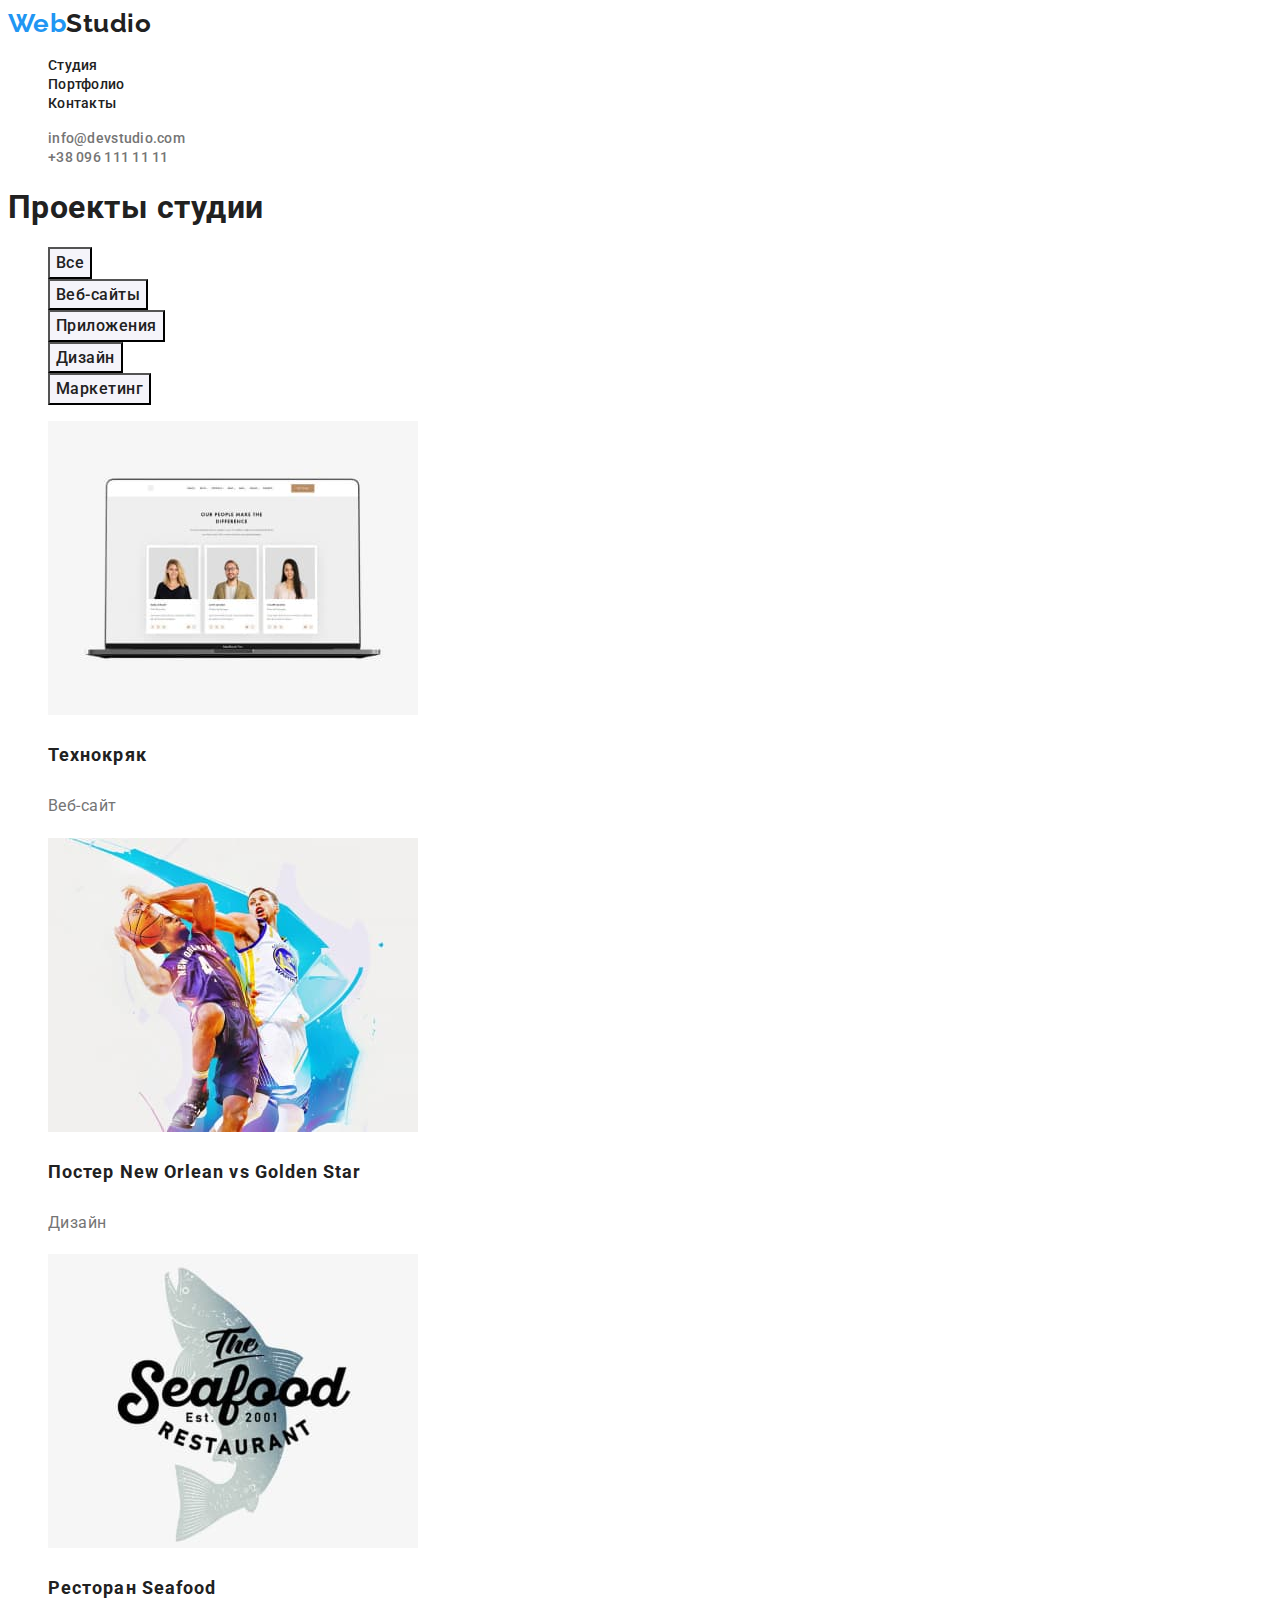
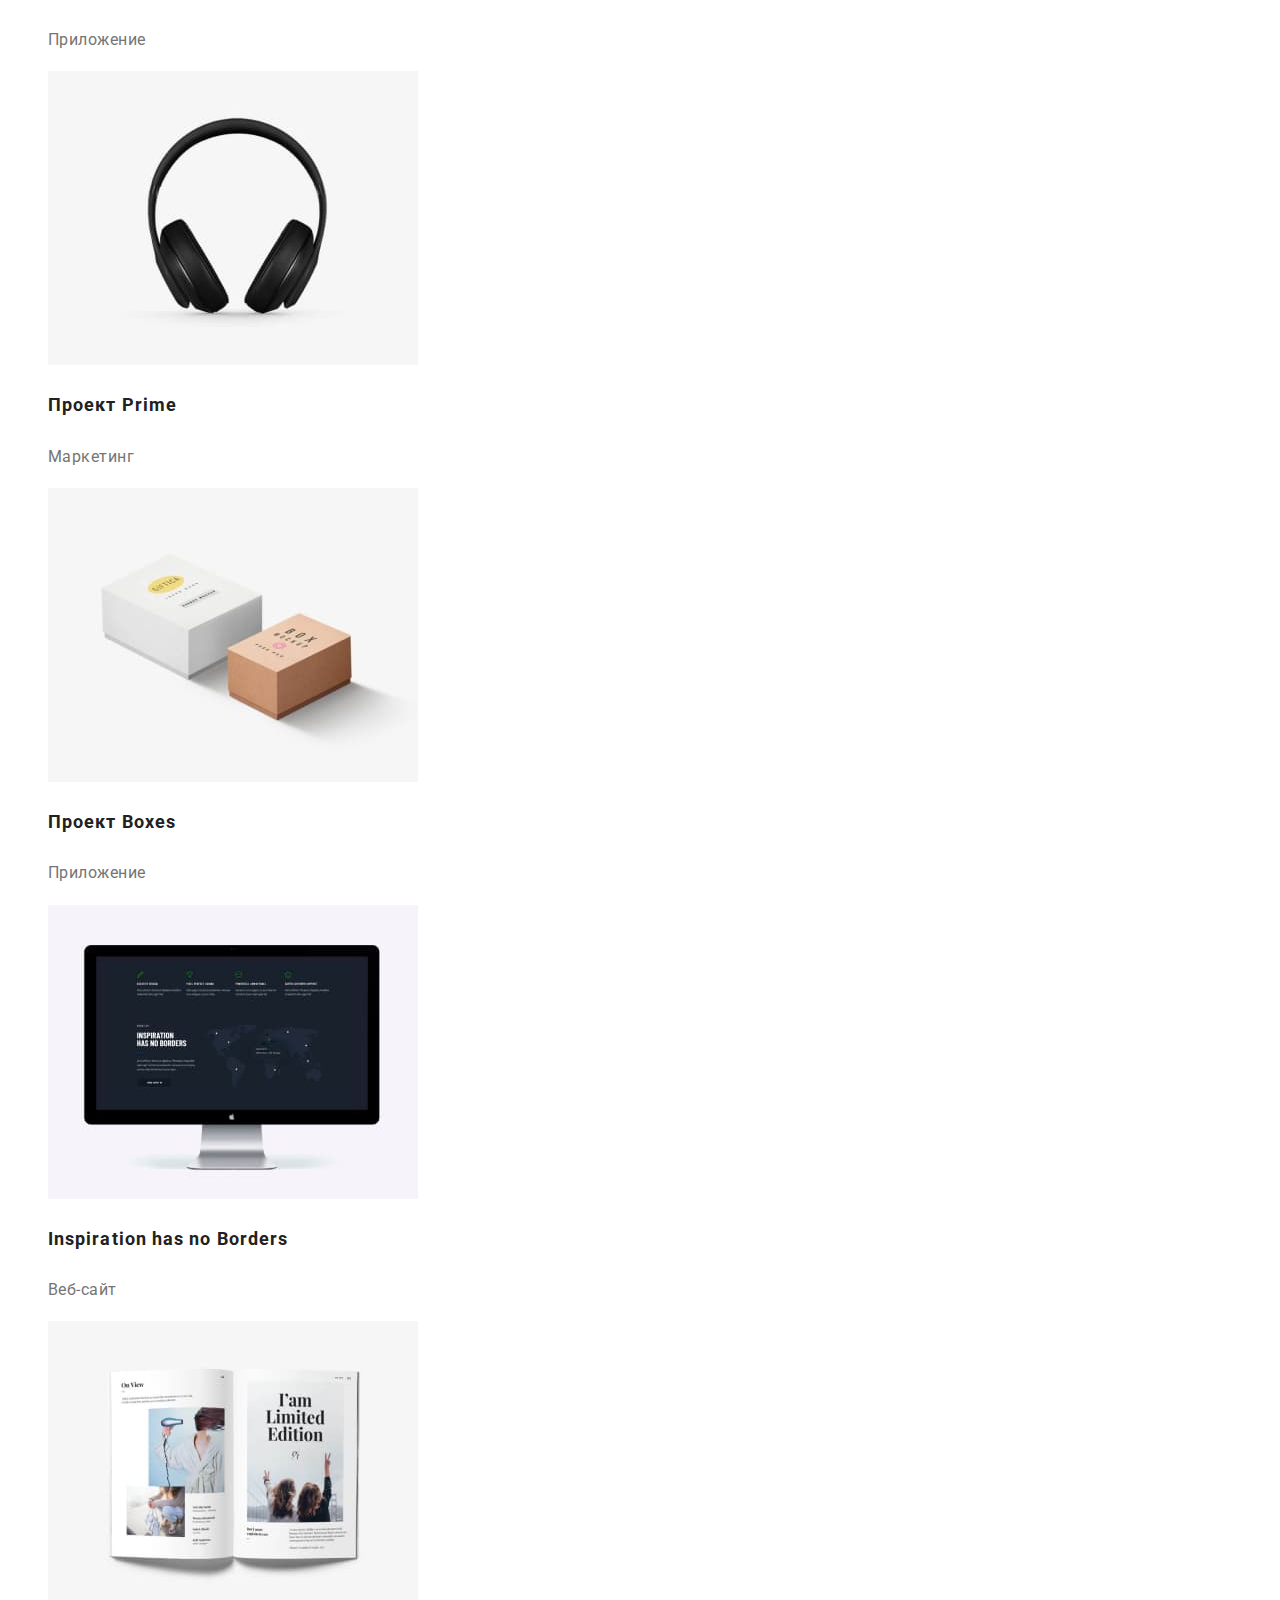
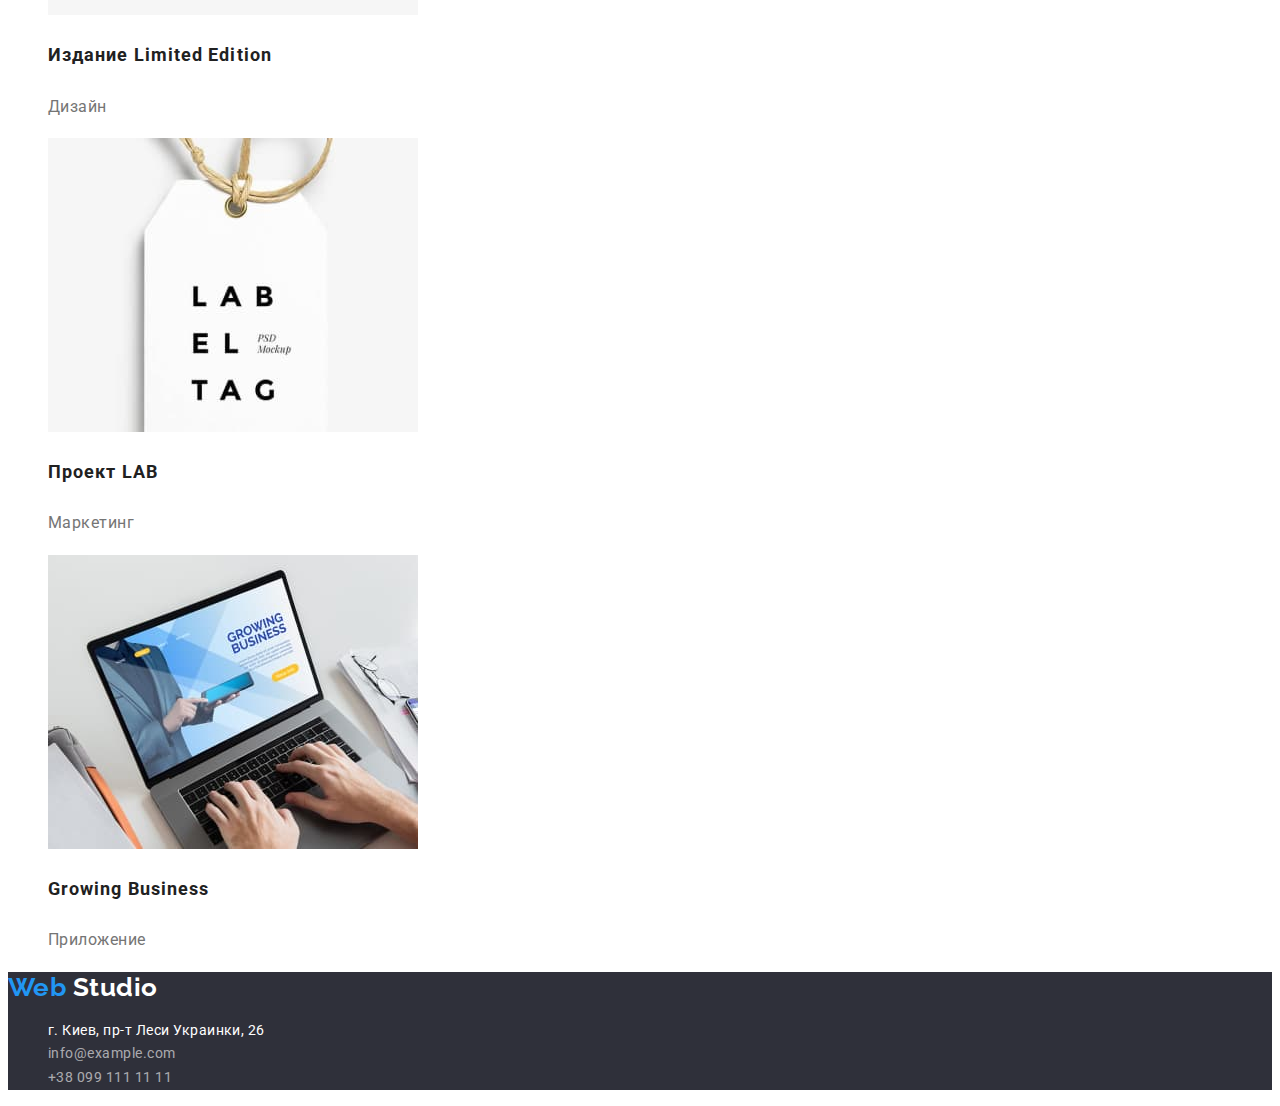
==== portfolio.html @ d4b14826 "Initial commit" ====
<!DOCTYPE html>
<html lang="ru">
  <head>
    <meta charset="UTF-8" />
    <meta http-equiv="X-UA-Compatible" content="IE=edge" />
    <meta name="viewport" content="width=device-width, initial-scale=1.0" />
    <title>Document</title>
    <link
      href="https://fonts.googleapis.com/css2?family=Raleway:wght@700&family=Roboto:wght@400;500;700;900&display=swap"
      rel="stylesheet"
    />
    <link rel="stylesheet" href="./css/styles.css" />
  </head>
  <body>
    <header>
      <nav>
        <a lang="en" href="./index.html" class="logo link"
          ><span class="web"> Web</span>Studio</a
        >
        <ul class="site-nav list">
          <li><a href="./index.html" class="site-nav-link link">Студия</a></li>
          <li>
            <a href="./portfolio.html" class="site-nav-link link">Портфолио</a>
          </li>
          <li><a href="" class="site-nav-link link">Контакты</a></li>
        </ul>
      </nav>
      <ul class="contact-nav list">
        <li>
          <a href="mailto:info@devstudio.com" class="contact-nav-link link"
            >info@devstudio.com</a
          >
        </li>
        <li>
          <a href="tel:+380961111111" class="contact-nav-link link"
            >+38 096 111 11 11</a
          >
        </li>
      </ul>
    </header>
    <main>
      <section class="portfolio">
        <h1 class="portfolio-title">Проекты студии</h1>
        <ul class="list">
          <li><button type="button" class="portfolio-button">Все</button></li>
          <li>
            <button type="button" class="portfolio-button">Веб-сайты</button>
          </li>
          <li>
            <button type="button" class="portfolio-button">Приложения</button>
          </li>
          <li>
            <button type="button" class="portfolio-button">Дизайн</button>
          </li>
          <li>
            <button type="button" class="portfolio-button">Маркетинг</button>
          </li>
        </ul>
        <ul class="portfolio-galery list">
          <li>
            <a class="link" href="">
              <img
                src="./images/project-technokriak.jpg"
                alt="Технокряк"
                width="370"
                class="portfollio-img"
              />
              <h2 class="portfolio-name">Технокряк</h2>
              <p class="portfolio-description text">Веб-сайт</p>
            </a>
          </li>
          <li>
            <a href="" class="link">
              <img
                src="./images/new-orlean-vs-golden-star.jpg"
                alt="Дизайн постера баскетнбольной игры"
                width="370"
                class="portfollio-img"
              />
              <h2 class="portfolio-name">Постер New Orlean vs Golden Star</h2>
              <p class="portfolio-description text">Дизайн</p></a
            >
          </li>
          <li>
            <a href="" class="link">
              <img
                src="./images/seafood-rest.jpg"
                alt="Лого ресторана морской еды"
                width="370"
                class="portfollio-img"
              />
              <h2 class="portfolio-name">Ресторан Seafood</h2>
              <p class="portfolio-description text">Приложение</p>
            </a>
          </li>
          <li>
            <a href="" class="link">
              <img
                src="./images/prime-project.jpg"
                alt="Проект Прайм"
                width="370"
                class="portfollio-img"
              />
              <h2 class="portfolio-name">Проект Prime</h2>
              <p class="portfolio-description text">Маркетинг</p>
            </a>
          </li>
          <li>
            <a href="" class="link">
              <img
                src="./images/boxes-project.jpg"
                alt="Проект коробки"
                width="370"
                class="portfollio-img"
              />
              <h2 class="portfolio-name">Проект Boxes</h2>
              <p class="portfolio-description text">Приложение</p>
            </a>
          </li>
          <li>
            <a href="" class="link">
              <img
                src="./images/inspiration-has-no-borders.jpg"
                alt="Монитор с вебсайтом компании"
                width="370"
                class="portfollio-img"
              />
              <h2 class="portfolio-name">Inspiration has no Borders</h2>
              <p class="portfolio-description text">Веб-сайт</p>
            </a>
          </li>
          <li>
            <a href="" class="link">
              <img
                src="./images/limited-edition.jpg"
                alt="Разворот журнала"
                width="370"
                class="portfollio-img"
              />
              <h2 class="portfolio-name">Издание Limited Edition</h2>
              <p class="portfolio-description text">Дизайн</p>
            </a>
          </li>
          <li>
            <a href="" class="link">
              <img
                src="./images/lab-project.jpg"
                alt="Ярлык с названием компании"
                width="370"
                class="portfollio-img"
              />
              <h2 class="portfolio-name">Проект LAB</h2>
              <p class="portfolio-description text">Маркетинг</p>
            </a>
          </li>
          <li>
            <a href="" class="link">
              <img
                src="./images/growing-business.jpg"
                alt="Руки на ноутбуке"
                width="370"
                class="portfollio-img"
              />
              <h2 class="portfolio-name">Growing Business</h2>
              <p class="portfolio-description text">Приложение</p>
            </a>
          </li>
        </ul>
      </section>
    </main>
    <footer class="footer">
      <a lang="en" href="./index.html" class="logo-footer link"
        ><span class="web-footer">Web</span>
        <span class="studio-footer">Studio</span>
      </a>
      <address>
        <ul class="nav-footer list">
          <li>
            <a href="" class="nav-footer-adress link"
              >г. Киев, пр-т Леси Украинки, 26</a
            >
          </li>
          <li>
            <a href="mailto:info@example.com" class="nav-footer-contact link"
              >info@example.com</a
            >
          </li>
          <li>
            <a href="tel:+380991111111" class="nav-footer-contact link"
              >+38 099 111 11 11</a
            >
          </li>
        </ul>
      </address>
    </footer>
  </body>
</html>
---- css/styles.css ----
:root {
    --primary-text-color: #212121;
    --secondary-text-color: #757575;
    --accent-color: #2196F3;
    --primary-background-color: #FFFFFF;
    --secondary-background-color: #F5F4FA;
    --footer-color: #2F303A;
}

/*скидываем точки возле списка*/
.list {
    list-style: none;
}

/*скидываем подчеркивания линков*/
.link {
    text-decoration: none;
}

/*текст тега р*/
.text {
    color: var(--secondary-text-color);
}

/*body */
body {
    background-color: var(--primary-background-color);
    color: var(--primary-text-color);
    font-family: 'Roboto', sans-serif;
    letter-spacing: 0.03em;
}

/*logo header*/
.logo {
    color: var(--primary-text-color);
    font-family: 'Raleway', sans-serif;
    font-weight: 700;
    font-size: 26px;
    line-height: 1.2;
}

.logo>.web {
    color: var(--accent-color);
}

/* список навигации header*/
.site-nav-link {
    color: var(--primary-text-color);
    font-weight: 500;
    font-size: 14px;
    line-height: 1.2;
    letter-spacing: 0.02em;
}

.site-nav-link:hover, :focus {
    color: var(--accent-color);

}

/* список контактов header*/
.contact-nav-link {
    color: var(--secondary-text-color);
    font-weight: 500;
    font-size: 14px;
    line-height: 1.2;
    letter-spacing: 0.02em;
}

.contact-nav-link:hover,
:focus {
    color: var(--accent-color);
}

/*первая секция hero*/
.hero-title {
    font-weight: 900;
    font-size: 44px;
    line-height: 1.4;
    text-align: center;
    letter-spacing: 0.06em;
    text-transform: uppercase;
}

/*main-button для index.html, portfolio-button для portfolio.html */
.main-button {
    background-color: var(--accent-color);
    color: var(--secondary-background-color);
    font-family: inherit;
    font-weight: 700;
    font-size: 16px;
    line-height: 1.9;
    display: flex;
    align-items: center;
    text-align: center;
    letter-spacing: 0.06em;
    cursor: pointer;
}
.portfolio-button{
    background-color: var(--secondary-background-color);
    color: var(--primary-text-color);
    font-family: inherit;
    font-weight: 500;
    font-size: 16px;
    line-height: 1.6;
    text-align: center;
    letter-spacing: 0.03em;
    cursor: pointer;
}

.portfolio-button:hover,
.portfolio-button:focus {
    background-color: var(--accent-color);
    color: var(--primary-background-color);
}

/*вторая секция advantage*/
.advantage-list-item {
    font-weight: 700;
    font-size: 14px;
    line-height: 1.2;
    text-transform: uppercase;
}

.advantage-list-text {
    font-size: 14px;
    line-height: 1.7;
}

/*третья секция responsibilities*/
.responsibilities-list {
    font-weight: 700;
    font-size: 36px;
    line-height: 1.2;
    text-align: center;
}

/*четвертая секция team*/
.team {
    background-color: var(--secondary-background-color);
}

.member-description {
    background-color: var(--primary-background-color);
}

.team-list {
    font-weight: 700;
    font-size: 36px;
    line-height: 1.2;
    text-align: center;
}

.team-member {
    font-weight: 500;
    font-size: 16px;
    line-height: 1.2;
    text-align: center;
}

.team-member-text {
    font-size: 16px;
    line-height: 1.2;
    text-align: center;
}

/*основная секция portfolio*/
.portfolio-name {
    font-weight: 700;
    font-size: 18px;
    line-height: 2.3;
    color: var(--primary-text-color);
    letter-spacing: 0.06em;
}

.portfolio-name:hover,
:focus {
    color: var(--accent-color);
}

.portfolio-description {
    font-size: 16px;
    line-height: 1.9;
}

.portfolio-description:hover,
:focus {
    color: var(--accent-color);
}

.portfolio-img:hover,
:focus {
    color: var(--accent-color);
}


/*footer*/
.footer {
    background-color: var(--footer-color);
}

.logo-footer {
    font-family: 'Raleway', sans-serif;
    font-weight: 700;
    font-size: 26px;
    line-height: 1.2;
}

.logo-footer>.web-footer {
    color: var(--accent-color);
}

.logo-footer>.studio-footer {
    color: var(--primary-background-color);
}

.nav-footer-adress {
    font-family: 'Roboto';
    font-style: normal;
    font-weight: 400;
    font-size: 14px;
    line-height: 1.7;
    color: var(--primary-background-color);
}

.nav-footer-adress:hover,
:focus {
    color: var(--accent-color);
}

.nav-footer-contact {
    font-family: 'Roboto';
    font-style: normal;
    font-weight: 400;
    font-size: 14px;
    line-height: 1.7;
    color: rgba(255, 255, 255, 0.6);
}

.nav-footer-contact:hover,
:focus {
    color: var(--accent-color);
}
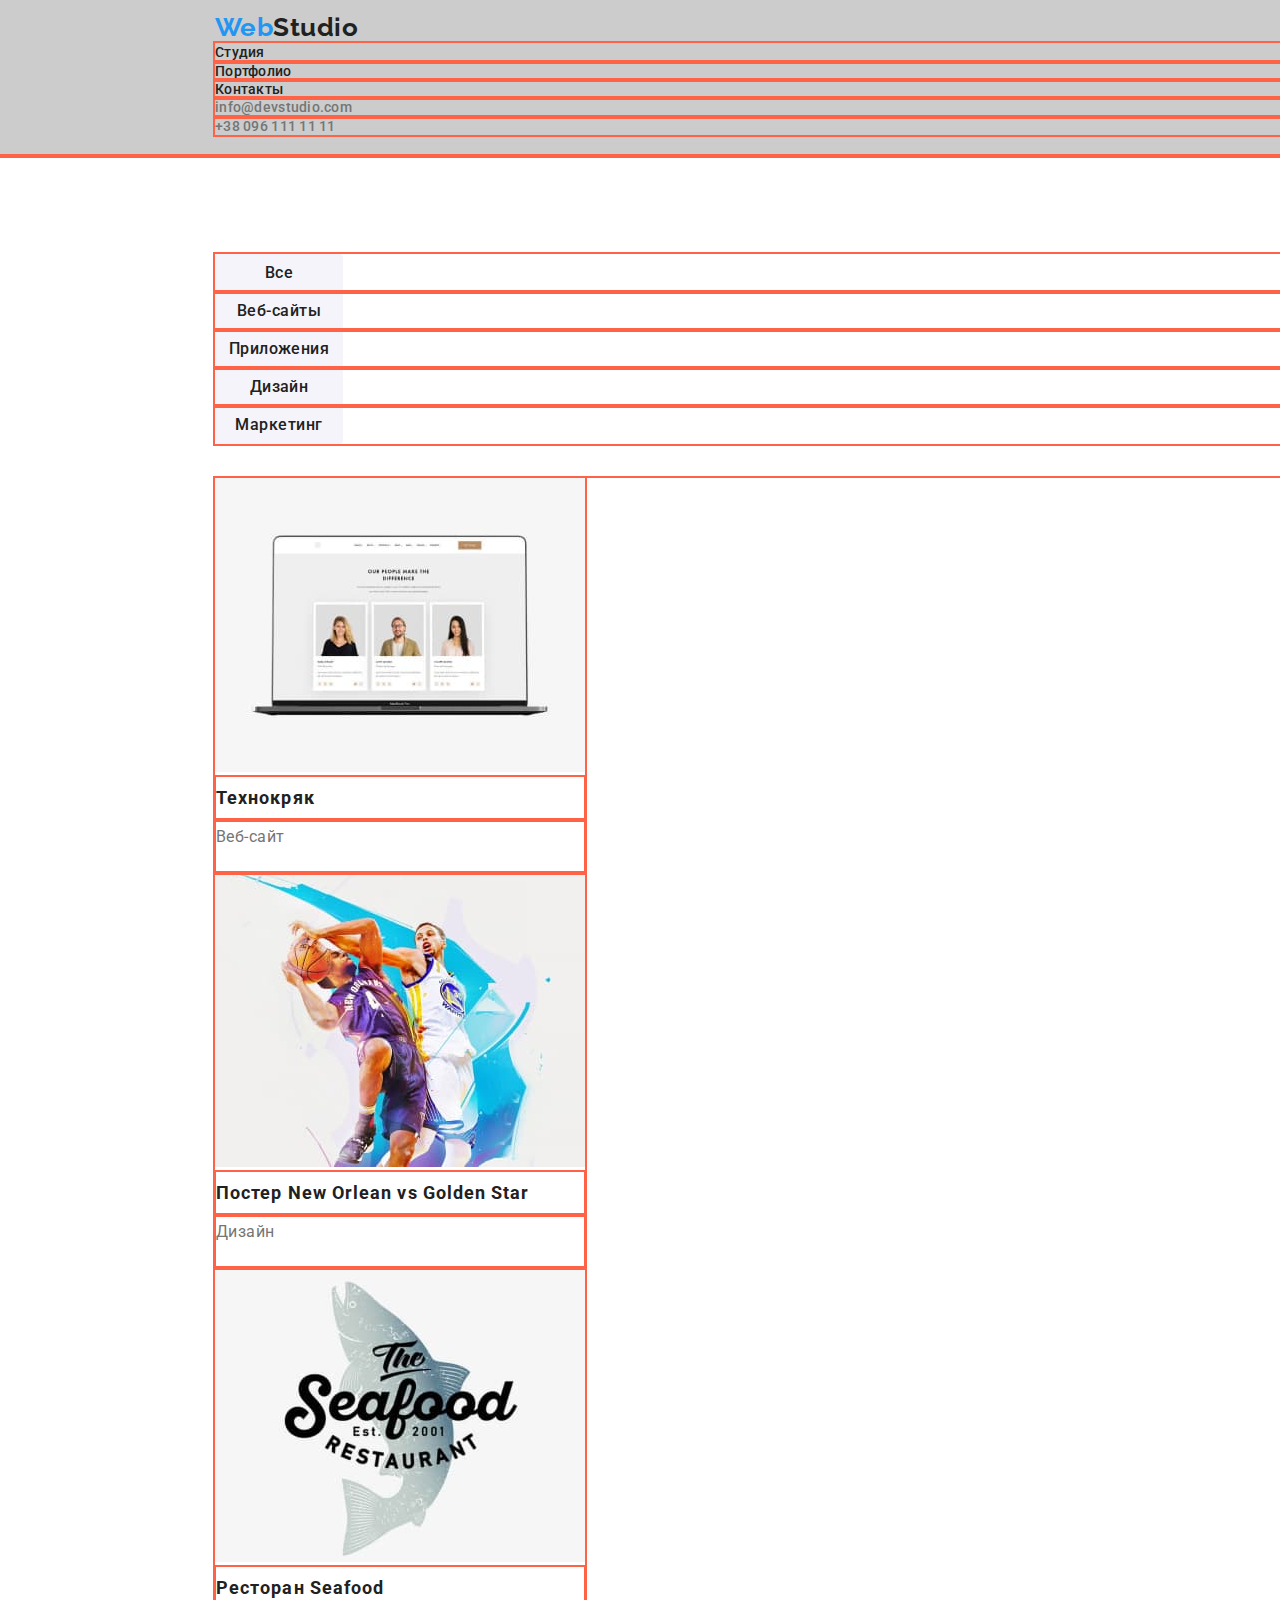
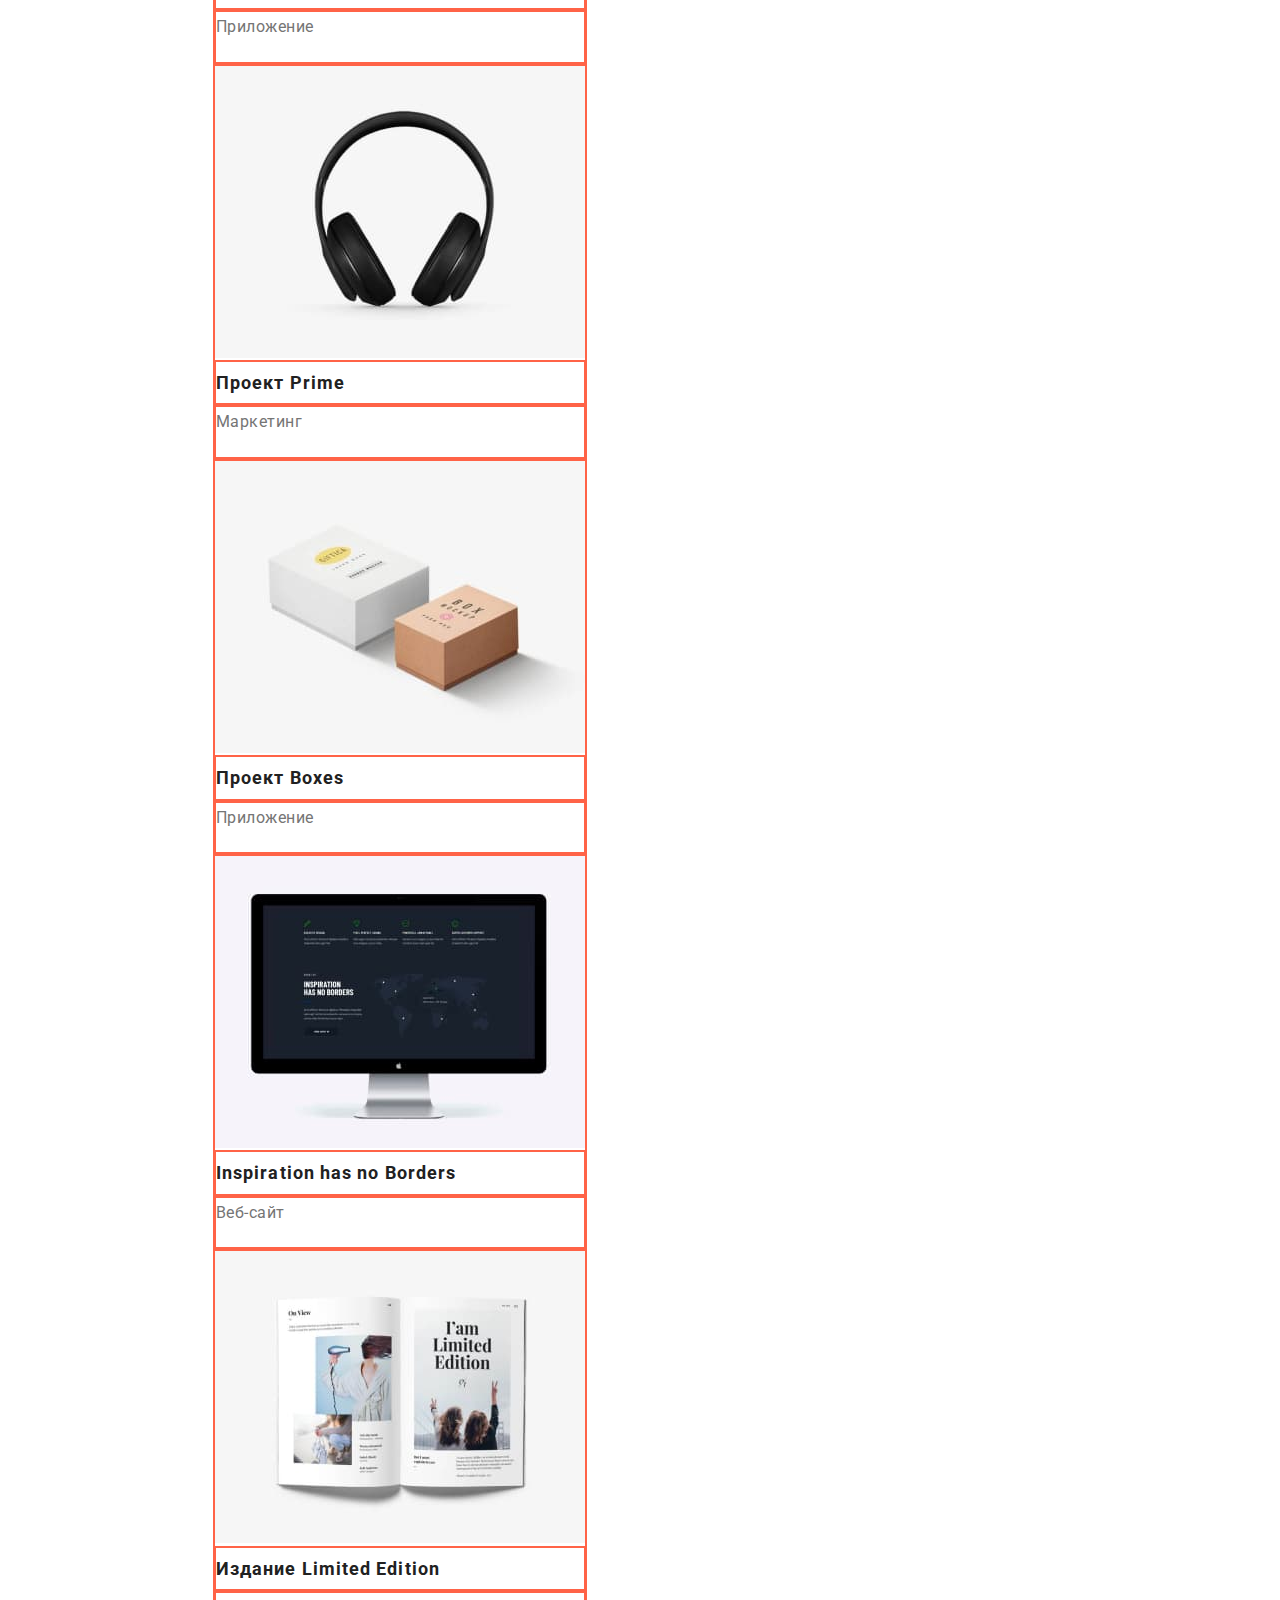
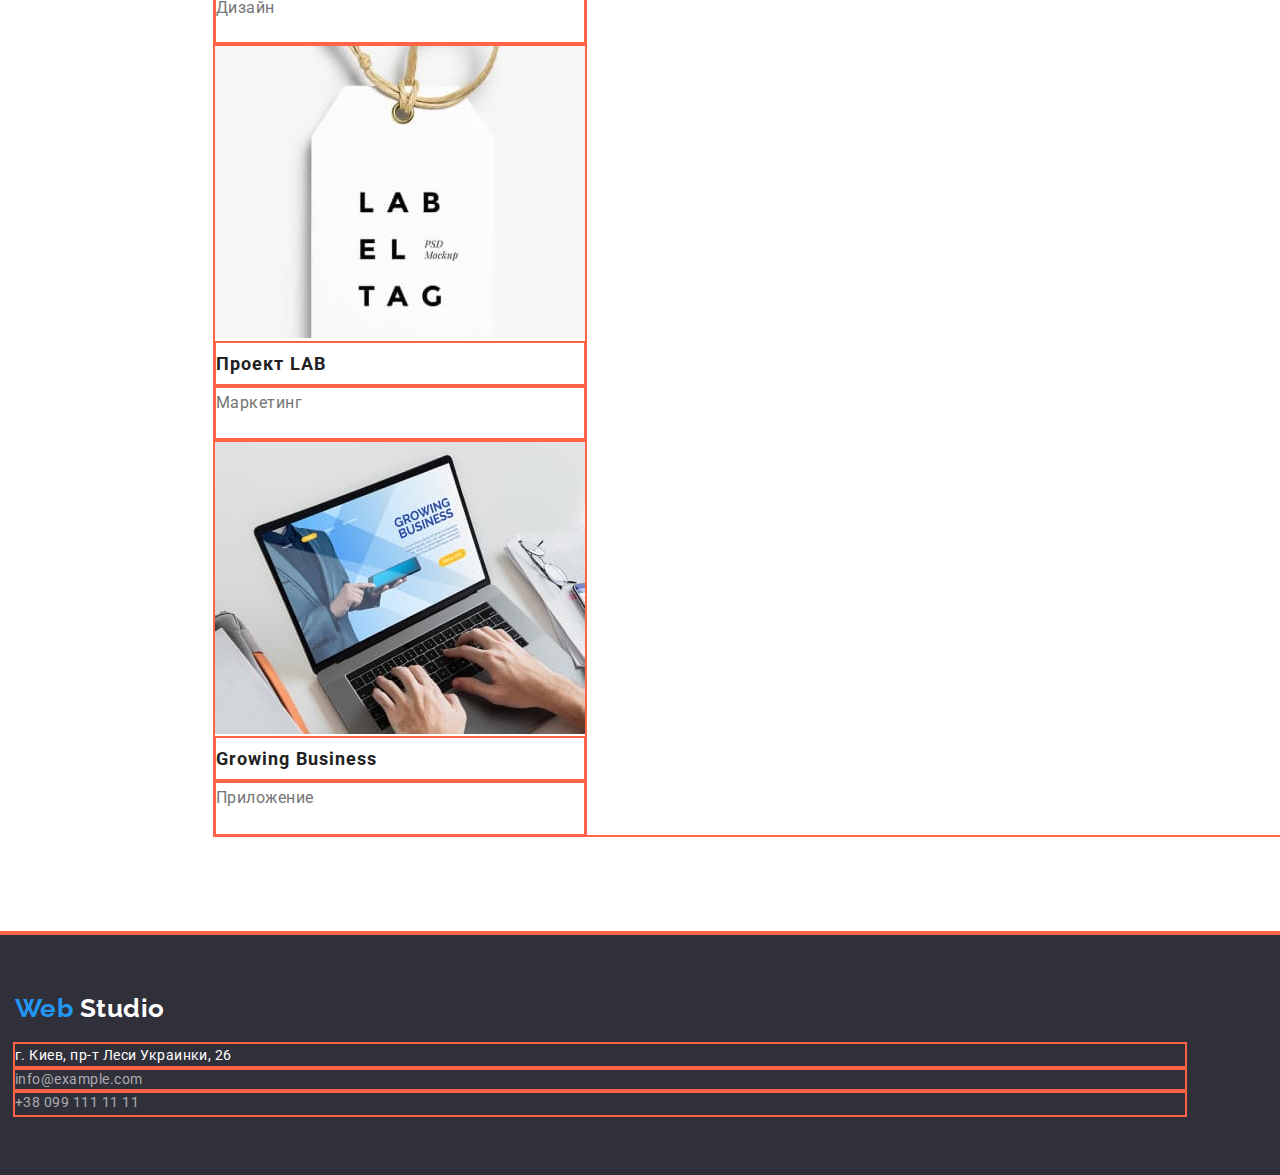
==== commit e1320e52: "hw3 without flex" ====
--- a/portfolio.html
+++ b/portfolio.html
@@ -9,189 +9,226 @@
       href="https://fonts.googleapis.com/css2?family=Raleway:wght@700&family=Roboto:wght@400;500;700;900&display=swap"
       rel="stylesheet"
     />
+    <link
+      rel="stylesheet"
+      href="https://cdnjs.cloudflare.com/ajax/libs/modern-normalize/1.1.0/modern-normalize.min.css"
+    />
     <link rel="stylesheet" href="./css/styles.css" />
   </head>
   <body>
-    <header>
-      <nav>
-        <a lang="en" href="./index.html" class="logo link"
-          ><span class="web"> Web</span>Studio</a
-        >
-        <ul class="site-nav list">
-          <li><a href="./index.html" class="site-nav-link link">Студия</a></li>
+    <header class="page-header">
+      <div class="container">
+        <nav>
+          <a lang="en" href="./index.html" class="logo link"
+            ><span class="web"> Web</span>Studio</a
+          >
+          <ul class="site-nav list">
+            <li>
+              <a href="./index.html" class="site-nav-link link">Студия</a>
+            </li>
+            <li>
+              <a href="./portfolio.html" class="site-nav-link link"
+                >Портфолио</a
+              >
+            </li>
+            <li><a href="" class="site-nav-link link">Контакты</a></li>
+          </ul>
+        </nav>
+        <ul class="contact-nav list">
           <li>
-            <a href="./portfolio.html" class="site-nav-link link">Портфолио</a>
+            <a href="mailto:info@devstudio.com" class="contact-nav-link link"
+              >info@devstudio.com</a
+            >
           </li>
-          <li><a href="" class="site-nav-link link">Контакты</a></li>
+          <li>
+            <a href="tel:+380961111111" class="contact-nav-link link"
+              >+38 096 111 11 11</a
+            >
+          </li>
         </ul>
-      </nav>
-      <ul class="contact-nav list">
-        <li>
-          <a href="mailto:info@devstudio.com" class="contact-nav-link link"
-            >info@devstudio.com</a
-          >
-        </li>
-        <li>
-          <a href="tel:+380961111111" class="contact-nav-link link"
-            >+38 096 111 11 11</a
-          >
-        </li>
-      </ul>
+      </div>
     </header>
     <main>
       <section class="portfolio">
-        <h1 class="portfolio-title">Проекты студии</h1>
-        <ul class="list">
-          <li><button type="button" class="portfolio-button">Все</button></li>
-          <li>
-            <button type="button" class="portfolio-button">Веб-сайты</button>
-          </li>
-          <li>
-            <button type="button" class="portfolio-button">Приложения</button>
-          </li>
-          <li>
-            <button type="button" class="portfolio-button">Дизайн</button>
-          </li>
-          <li>
-            <button type="button" class="portfolio-button">Маркетинг</button>
-          </li>
-        </ul>
-        <ul class="portfolio-galery list">
-          <li>
-            <a class="link" href="">
-              <img
-                src="./images/project-technokriak.jpg"
-                alt="Технокряк"
-                width="370"
-                class="portfollio-img"
-              />
-              <h2 class="portfolio-name">Технокряк</h2>
-              <p class="portfolio-description text">Веб-сайт</p>
-            </a>
-          </li>
-          <li>
-            <a href="" class="link">
-              <img
-                src="./images/new-orlean-vs-golden-star.jpg"
-                alt="Дизайн постера баскетнбольной игры"
-                width="370"
-                class="portfollio-img"
-              />
-              <h2 class="portfolio-name">Постер New Orlean vs Golden Star</h2>
-              <p class="portfolio-description text">Дизайн</p></a
-            >
-          </li>
-          <li>
-            <a href="" class="link">
-              <img
-                src="./images/seafood-rest.jpg"
-                alt="Лого ресторана морской еды"
-                width="370"
-                class="portfollio-img"
-              />
-              <h2 class="portfolio-name">Ресторан Seafood</h2>
-              <p class="portfolio-description text">Приложение</p>
-            </a>
-          </li>
-          <li>
-            <a href="" class="link">
-              <img
-                src="./images/prime-project.jpg"
-                alt="Проект Прайм"
-                width="370"
-                class="portfollio-img"
-              />
-              <h2 class="portfolio-name">Проект Prime</h2>
-              <p class="portfolio-description text">Маркетинг</p>
-            </a>
-          </li>
-          <li>
-            <a href="" class="link">
-              <img
-                src="./images/boxes-project.jpg"
-                alt="Проект коробки"
-                width="370"
-                class="portfollio-img"
-              />
-              <h2 class="portfolio-name">Проект Boxes</h2>
-              <p class="portfolio-description text">Приложение</p>
-            </a>
-          </li>
-          <li>
-            <a href="" class="link">
-              <img
-                src="./images/inspiration-has-no-borders.jpg"
-                alt="Монитор с вебсайтом компании"
-                width="370"
-                class="portfollio-img"
-              />
-              <h2 class="portfolio-name">Inspiration has no Borders</h2>
-              <p class="portfolio-description text">Веб-сайт</p>
-            </a>
-          </li>
-          <li>
-            <a href="" class="link">
-              <img
-                src="./images/limited-edition.jpg"
-                alt="Разворот журнала"
-                width="370"
-                class="portfollio-img"
-              />
-              <h2 class="portfolio-name">Издание Limited Edition</h2>
-              <p class="portfolio-description text">Дизайн</p>
-            </a>
-          </li>
-          <li>
-            <a href="" class="link">
-              <img
-                src="./images/lab-project.jpg"
-                alt="Ярлык с названием компании"
-                width="370"
-                class="portfollio-img"
-              />
-              <h2 class="portfolio-name">Проект LAB</h2>
-              <p class="portfolio-description text">Маркетинг</p>
-            </a>
-          </li>
-          <li>
-            <a href="" class="link">
-              <img
-                src="./images/growing-business.jpg"
-                alt="Руки на ноутбуке"
-                width="370"
-                class="portfollio-img"
-              />
-              <h2 class="portfolio-name">Growing Business</h2>
-              <p class="portfolio-description text">Приложение</p>
-            </a>
-          </li>
-        </ul>
+        <div class="container">
+          <h1 class="portfolio-title">Проекты студии</h1>
+          <ul class="button-list list">
+            <li class="button-item">
+              <button type="button" class="portfolio-button">Все</button>
+            </li>
+            <li>
+              <button type="button" class="portfolio-button">Веб-сайты</button>
+            </li>
+            <li class="button-item">
+              <button type="button" class="portfolio-button">Приложения</button>
+            </li>
+            <li class="button-item">
+              <button type="button" class="portfolio-button">Дизайн</button>
+            </li>
+            <li class="button-item">
+              <button type="button" class="portfolio-button">Маркетинг</button>
+            </li>
+          </ul>
+
+          <ul class="portfolio-galery list">
+            <li class="portfolio-item">
+              <a class="link" href="">
+                <img
+                  src="./images/project-technokriak.jpg"
+                  alt="Технокряк"
+                  width="370"
+                  class="portfollio-img"
+                />
+                <div class="item-description">
+                  <h2 class="portfolio-name">Технокряк</h2>
+                  <p class="portfolio-description text">Веб-сайт</p>
+                </div>
+              </a>
+            </li>
+            <li class="portfolio-item">
+              <a href="" class="link">
+                <img
+                  src="./images/new-orlean-vs-golden-star.jpg"
+                  alt="Дизайн постера баскетнбольной игры"
+                  width="370"
+                  class="portfollio-img"
+                />
+                <div class="item-description">
+                  <h2 class="portfolio-name">
+                    Постер New Orlean vs Golden Star
+                  </h2>
+                  <p class="portfolio-description text">Дизайн</p>
+                </div>
+              </a>
+            </li>
+            <li class="portfolio-item">
+              <a href="" class="link">
+                <img
+                  src="./images/seafood-rest.jpg"
+                  alt="Лого ресторана морской еды"
+                  width="370"
+                  class="portfollio-img"
+                />
+                <div class="item-description">
+                  <h2 class="portfolio-name">Ресторан Seafood</h2>
+                  <p class="portfolio-description text">Приложение</p>
+                </div>
+              </a>
+            </li>
+            <li class="portfolio-item">
+              <a href="" class="link">
+                <img
+                  src="./images/prime-project.jpg"
+                  alt="Проект Прайм"
+                  width="370"
+                  class="portfollio-img"
+                />
+                <div class="item-description">
+                  <h2 class="portfolio-name">Проект Prime</h2>
+                  <p class="portfolio-description text">Маркетинг</p>
+                </div>
+              </a>
+            </li>
+            <li class="portfolio-item">
+              <a href="" class="link">
+                <img
+                  src="./images/boxes-project.jpg"
+                  alt="Проект коробки"
+                  width="370"
+                  class="portfollio-img"
+                />
+                <div class="item-description">
+                  <h2 class="portfolio-name">Проект Boxes</h2>
+                  <p class="portfolio-description text">Приложение</p>
+                </div>
+              </a>
+            </li>
+            <li class="portfolio-item">
+              <a href="" class="link">
+                <img
+                  src="./images/inspiration-has-no-borders.jpg"
+                  alt="Монитор с вебсайтом компании"
+                  width="370"
+                  class="portfollio-img"
+                />
+                <div class="item-description">
+                  <h2 class="portfolio-name">Inspiration has no Borders</h2>
+                  <p class="portfolio-description text">Веб-сайт</p>
+                </div>
+              </a>
+            </li>
+            <li class="portfolio-item">
+              <a href="" class="link">
+                <img
+                  src="./images/limited-edition.jpg"
+                  alt="Разворот журнала"
+                  width="370"
+                  class="portfollio-img"
+                />
+                <div class="item-description">
+                  <h2 class="portfolio-name">Издание Limited Edition</h2>
+                  <p class="portfolio-description text">Дизайн</p>
+                </div>
+              </a>
+            </li>
+            <li class="portfolio-item">
+              <a href="" class="link">
+                <img
+                  src="./images/lab-project.jpg"
+                  alt="Ярлык с названием компании"
+                  width="370"
+                  class="portfollio-img"
+                />
+                <div class="item-description">
+                  <h2 class="portfolio-name">Проект LAB</h2>
+                  <p class="portfolio-description text">Маркетинг</p>
+                </div>
+              </a>
+            </li>
+            <li class="portfolio-item">
+              <a href="" class="link">
+                <img
+                  src="./images/growing-business.jpg"
+                  alt="Руки на ноутбуке"
+                  width="370"
+                  class="portfollio-img"
+                />
+                <div class="item-description">
+                  <h2 class="portfolio-name">Growing Business</h2>
+                  <p class="portfolio-description text">Приложение</p>
+                </div>
+              </a>
+            </li>
+          </ul>
+        </div>
       </section>
     </main>
     <footer class="footer">
-      <a lang="en" href="./index.html" class="logo-footer link"
-        ><span class="web-footer">Web</span>
-        <span class="studio-footer">Studio</span>
-      </a>
-      <address>
-        <ul class="nav-footer list">
-          <li>
-            <a href="" class="nav-footer-adress link"
-              >г. Киев, пр-т Леси Украинки, 26</a
-            >
-          </li>
-          <li>
-            <a href="mailto:info@example.com" class="nav-footer-contact link"
-              >info@example.com</a
-            >
-          </li>
-          <li>
-            <a href="tel:+380991111111" class="nav-footer-contact link"
-              >+38 099 111 11 11</a
-            >
-          </li>
-        </ul>
-      </address>
+      <div class="container">
+        <a lang="en" href="./index.html" class="logo-footer link"
+          ><span class="web-footer">Web</span>
+          <span class="studio-footer">Studio</span>
+        </a>
+        <address>
+          <ul class="nav-footer list">
+            <li>
+              <a href="" class="nav-footer-adress link"
+                >г. Киев, пр-т Леси Украинки, 26</a
+              >
+            </li>
+            <li>
+              <a href="mailto:info@example.com" class="nav-footer-contact link"
+                >info@example.com</a
+              >
+            </li>
+            <li>
+              <a href="tel:+380991111111" class="nav-footer-contact link"
+                >+38 099 111 11 11</a
+              >
+            </li>
+          </ul>
+        </address>
+      </div>
     </footer>
   </body>
 </html>
--- a/css/styles.css
+++ b/css/styles.css
@@ -7,9 +7,35 @@
     --footer-color: #2F303A;
 }
 
-/*скидываем точки возле списка*/
+/*для разметки*/
+header,
+footer,
+section,
+main,
+ul,
+li,
+h1,
+h2,
+h3,
+p {
+    outline: 2px solid tomato;
+}
+
+/*скидываем точки возле списка и марджины для ul*/
 .list {
     list-style: none;
+}
+
+/*«B1» глобальне скидання стилів <h1>...<h6>, <p>і <ul>.*/
+h1,
+h2,
+h3,
+p,
+ul,
+li {
+    margin-top: 0;
+    margin-bottom: 0;
+    padding: 0;
 }
 
 /*скидываем подчеркивания линков*/
@@ -22,13 +48,35 @@
     color: var(--secondary-text-color);
 }
 
+/*«B15» Для всіх .section padding верх низ 94 */
+.section {
+    padding-top: 94px;
+    padding-bottom: 94px;
+}
+
 /*body */
 body {
     background-color: var(--primary-background-color);
     color: var(--primary-text-color);
     font-family: 'Roboto', sans-serif;
     letter-spacing: 0.03em;
-}
+    margin: 0;
+    width: 1600px;
+    margin: 0 auto;
+}
+
+.container {
+    width: 1200px;
+    padding-left: 15px;
+    padding-right: 15px;
+}
+
+/*page-header*/
+.page-header {
+    background-color: #ccc;
+    padding: 12px 200px 21px 200px;
+}
+
 
 /*logo header*/
 .logo {
@@ -44,6 +92,7 @@
 }
 
 /* список навигации header*/
+
 .site-nav-link {
     color: var(--primary-text-color);
     font-weight: 500;
@@ -52,12 +101,14 @@
     letter-spacing: 0.02em;
 }
 
-.site-nav-link:hover, :focus {
+.site-nav-link:hover,
+:focus {
     color: var(--accent-color);
 
 }
 
 /* список контактов header*/
+
 .contact-nav-link {
     color: var(--secondary-text-color);
     font-weight: 500;
@@ -72,6 +123,11 @@
 }
 
 /*первая секция hero*/
+
+.hero {
+    padding: 200px;
+}
+
 .hero-title {
     font-weight: 900;
     font-size: 44px;
@@ -79,9 +135,10 @@
     text-align: center;
     letter-spacing: 0.06em;
     text-transform: uppercase;
-}
-
-/*main-button для index.html, portfolio-button для portfolio.html */
+    margin-bottom: 30px;
+}
+
+/*main-button для index.html */
 .main-button {
     background-color: var(--accent-color);
     color: var(--secondary-background-color);
@@ -94,8 +151,159 @@
     text-align: center;
     letter-spacing: 0.06em;
     cursor: pointer;
-}
-.portfolio-button{
+    margin-left: auto;
+    margin-right: auto;
+    min-width: 200px;
+    padding: 10px 32px;
+    box-shadow: 0px 4px 4px rgba(0, 0, 0, 0.15);
+    border-radius: 4px;
+    border: 1px solid transparent;
+
+}
+
+/*вторая секция advantage*/
+/* скрываем h2 .advantage-lis - как костыль, на след занятиях разберем*/
+.advantage-list {
+    display: none;
+}
+
+.advantage {
+    padding-left: 200px;
+    padding-right: 200px;
+}
+
+.advantage-item:not(:last-child) {
+    margin-right: 30px;
+}
+
+.advantage-list-item {
+    font-weight: 700;
+    font-size: 14px;
+    line-height: 1.2;
+    text-transform: uppercase;
+}
+
+.advantage-list-text {
+    font-size: 14px;
+    line-height: 1.7;
+}
+
+/*третья секция responsibilities*/
+.responsibilities {
+    padding-left: 200px;
+    padding-right: 200px;
+}
+
+.responsibilities-item:not(:last-child) {
+    margin-right: 30px;
+}
+
+.responsibilities-list {
+    font-weight: 700;
+    font-size: 36px;
+    line-height: 1.2;
+    text-align: center;
+    margin-bottom: 50px;
+}
+
+/*четвертая секция team*/
+.team {
+    background-color: var(--secondary-background-color);
+    padding-left: 200px;
+    padding-right: 200px;
+}
+
+.team-item:not(:last-child) {
+    margin-right: 30px;
+}
+
+.member-description {
+    background-color: var(--primary-background-color);
+}
+
+.team-list {
+    font-weight: 700;
+    font-size: 36px;
+    line-height: 1.2;
+    text-align: center;
+    margin-bottom: 50px;
+}
+
+.team-member {
+    font-weight: 500;
+    font-size: 16px;
+    line-height: 1.2;
+    text-align: center;
+    margin-top: 30px;
+    margin-bottom: 10px;
+    min-width: 270px;
+}
+
+.team-member-text {
+    font-size: 16px;
+    line-height: 1.2;
+    text-align: center;
+    margin-top: 10px;
+    margin-bottom: 30px;
+    min-width: 270px;
+}
+
+/*основная секция portfolio*/
+.portfolio {
+    padding: 98px 200px;
+}
+
+.portfolio-title {
+    display: none;
+}
+
+.portfolio-name {
+    font-weight: 700;
+    font-size: 18px;
+    line-height: 2.3;
+    color: var(--primary-text-color);
+    letter-spacing: 0.06em;
+    margin-bottom: 4px;
+}
+
+.portfolio-name:hover,
+:focus {
+    color: var(--accent-color);
+}
+
+.portfolio-description {
+    font-size: 16px;
+    line-height: 1.9;
+    padding-bottom: 20px;
+}
+
+.portfolio-description:hover,
+:focus {
+    color: var(--accent-color);
+}
+
+.portfolio-item {
+    width: 370px;
+}
+
+.portfolio-item:not(:last-child) {
+    margin-right: 30px;
+}
+
+.portfolio-img:hover,
+:focus {
+    color: var(--accent-color);
+    margin-bottom: 20px;
+}
+
+.item-description {
+    border: 1px solid #EEEEEE;
+    border-top: none;
+}
+
+/*portfolio-button для portfolio.html*/
+
+.portfolio-button {
     background-color: var(--secondary-background-color);
     color: var(--primary-text-color);
     font-family: inherit;
@@ -105,6 +313,12 @@
     text-align: center;
     letter-spacing: 0.03em;
     cursor: pointer;
+    width: 128px;
+    height: 38px;
+    top: 174px;
+    left: 576px;
+    border-radius: 4px;
+    border: 1px solid transparent;
 }
 
 .portfolio-button:hover,
@@ -113,96 +327,35 @@
     color: var(--primary-background-color);
 }
 
-/*вторая секция advantage*/
-.advantage-list-item {
-    font-weight: 700;
-    font-size: 14px;
-    line-height: 1.2;
-    text-transform: uppercase;
-}
-
-.advantage-list-text {
-    font-size: 14px;
-    line-height: 1.7;
-}
-
-/*третья секция responsibilities*/
-.responsibilities-list {
-    font-weight: 700;
-    font-size: 36px;
-    line-height: 1.2;
-    text-align: center;
-}
-
-/*четвертая секция team*/
-.team {
-    background-color: var(--secondary-background-color);
-}
-
-.member-description {
-    background-color: var(--primary-background-color);
-}
-
-.team-list {
-    font-weight: 700;
-    font-size: 36px;
-    line-height: 1.2;
-    text-align: center;
-}
-
-.team-member {
-    font-weight: 500;
-    font-size: 16px;
-    line-height: 1.2;
-    text-align: center;
-}
-
-.team-member-text {
-    font-size: 16px;
-    line-height: 1.2;
-    text-align: center;
-}
-
-/*основная секция portfolio*/
-.portfolio-name {
-    font-weight: 700;
-    font-size: 18px;
-    line-height: 2.3;
-    color: var(--primary-text-color);
-    letter-spacing: 0.06em;
-}
-
-.portfolio-name:hover,
-:focus {
-    color: var(--accent-color);
-}
-
-.portfolio-description {
-    font-size: 16px;
-    line-height: 1.9;
-}
-
-.portfolio-description:hover,
-:focus {
-    color: var(--accent-color);
-}
-
-.portfolio-img:hover,
-:focus {
-    color: var(--accent-color);
-}
-
+.button-item:not(:last-child) {
+    margin-right: 8px;
+    min-width: 73px;
+}
+
+.button-list {
+    min-width: 611px;
+    margin-bottom: 34px;
+}
 
 /*footer*/
 .footer {
     background-color: var(--footer-color);
+    padding-top: 60px;
+    padding-bottom: 60px;
+}
+
+.nav-footer {
+    min-width: 231px;
 }
 
 .logo-footer {
+    display: inline-block;
     font-family: 'Raleway', sans-serif;
     font-weight: 700;
     font-size: 26px;
     line-height: 1.2;
+    min-width: 145px;
+    margin-bottom: 20px;
 }
 
 .logo-footer>.web-footer {
@@ -239,4 +392,4 @@
 .nav-footer-contact:hover,
 :focus {
     color: var(--accent-color);
-}
+}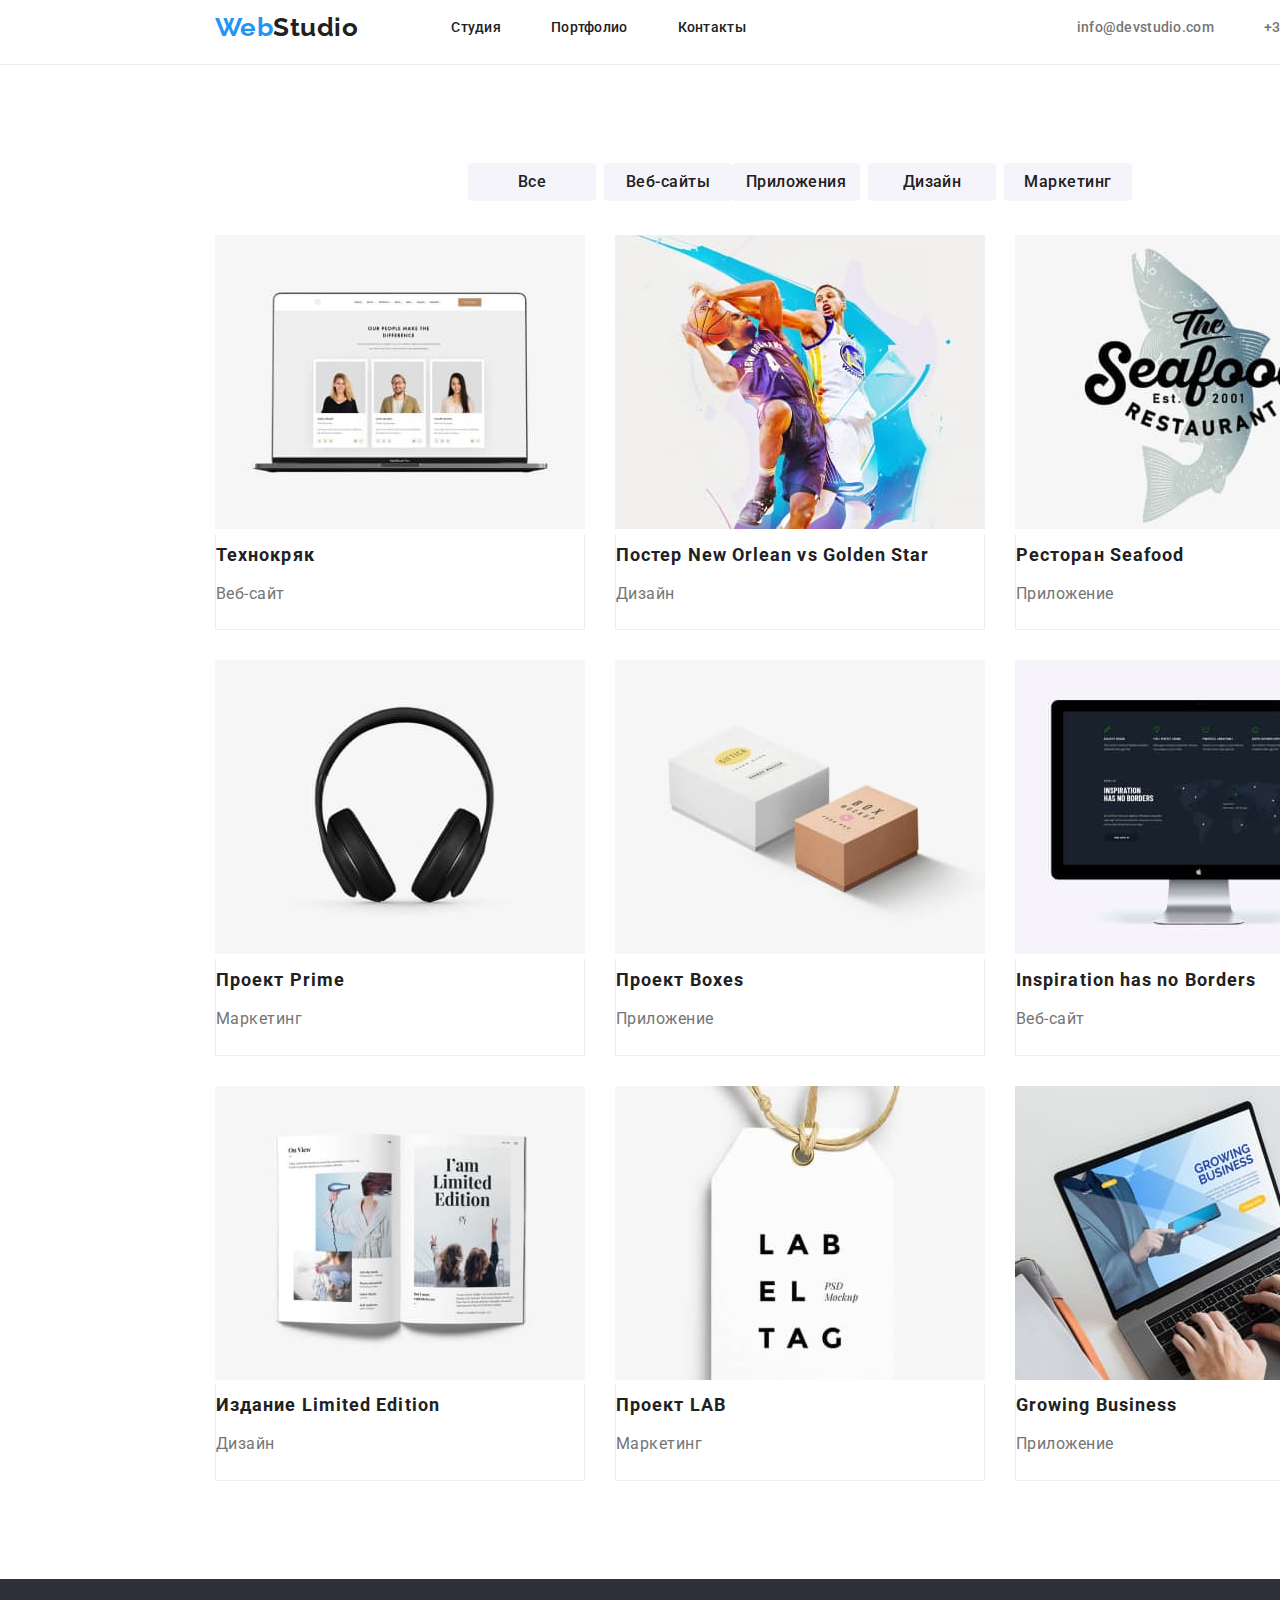
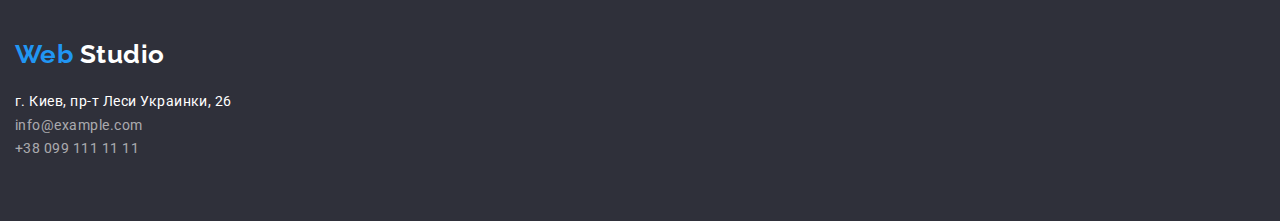
==== commit 899def2a: "hw3 with flex" ====
--- a/portfolio.html
+++ b/portfolio.html
@@ -16,31 +16,33 @@
     <link rel="stylesheet" href="./css/styles.css" />
   </head>
   <body>
-    <header class="page-header">
-      <div class="container">
-        <nav>
+    <header class="page-header-portfolio">
+      <div class="container main-nav">
+        <nav class="main-nav">
           <a lang="en" href="./index.html" class="logo link"
             ><span class="web"> Web</span>Studio</a
           >
           <ul class="site-nav list">
-            <li>
+            <li class="site-nav-item">
               <a href="./index.html" class="site-nav-link link">Студия</a>
             </li>
-            <li>
+            <li class="site-nav-item">
               <a href="./portfolio.html" class="site-nav-link link"
                 >Портфолио</a
               >
             </li>
-            <li><a href="" class="site-nav-link link">Контакты</a></li>
+            <li class="site-nav-item">
+              <a href="" class="site-nav-link link">Контакты</a>
+            </li>
           </ul>
         </nav>
         <ul class="contact-nav list">
-          <li>
+          <li class="contact-nav-item">
             <a href="mailto:info@devstudio.com" class="contact-nav-link link"
               >info@devstudio.com</a
             >
           </li>
-          <li>
+          <li class="contact-nav-item">
             <a href="tel:+380961111111" class="contact-nav-link link"
               >+38 096 111 11 11</a
             >
@@ -50,7 +52,7 @@
     </header>
     <main>
       <section class="portfolio">
-        <div class="container">
+        <div class="container portfolio-content">
           <h1 class="portfolio-title">Проекты студии</h1>
           <ul class="button-list list">
             <li class="button-item">
--- a/css/styles.css
+++ b/css/styles.css
@@ -7,7 +7,7 @@
     --footer-color: #2F303A;
 }
 
-/*для разметки*/
+/*для разметки
 header,
 footer,
 section,
@@ -19,7 +19,7 @@
 h3,
 p {
     outline: 2px solid tomato;
-}
+}*/
 
 /*скидываем точки возле списка и марджины для ul*/
 .list {
@@ -71,11 +71,20 @@
     padding-right: 15px;
 }
 
+.main-nav {
+    display: flex;
+    align-items: center;
+}
+
 /*page-header*/
 .page-header {
-    background-color: #ccc;
     padding: 12px 200px 21px 200px;
-}
+    /*background-color: #ccc;*/
+}
+.page-header-portfolio{
+        padding: 12px 200px 21px 200px;
+        border-bottom: 1px solid #ECECEC;
+    }
 
 
 /*logo header*/
@@ -85,6 +94,8 @@
     font-weight: 700;
     font-size: 26px;
     line-height: 1.2;
+    margin-right: 93px;
+
 }
 
 .logo>.web {
@@ -92,6 +103,18 @@
 }
 
 /* список навигации header*/
+.site-nav {
+    display: flex;
+    margin-right: 331px;
+}
+
+.site-nav-item {
+    margin-right: 50px;
+}
+
+.site-nav-item:last-child {
+    margin-right: 0;
+}
 
 .site-nav-link {
     color: var(--primary-text-color);
@@ -108,6 +131,17 @@
 }
 
 /* список контактов header*/
+.contact-nav {
+    display: flex;
+}
+
+.contact-nav-item:last-child {
+    margin-right: 0;
+}
+
+.contact-nav-item {
+    margin-right: 50px;
+}
 
 .contact-nav-link {
     color: var(--secondary-text-color);
@@ -126,6 +160,7 @@
 
 .hero {
     padding: 200px;
+    background-color: var(--footer-color);
 }
 
 .hero-title {
@@ -136,6 +171,7 @@
     letter-spacing: 0.06em;
     text-transform: uppercase;
     margin-bottom: 30px;
+    color: var(--primary-background-color);
 }
 
 /*main-button для index.html */
@@ -166,12 +202,17 @@
 .advantage-list {
     display: none;
 }
+.advantage-content{
+    display: flex;
+}
 
 .advantage {
     padding-left: 200px;
     padding-right: 200px;
 }
-
+.advantage-item {
+    width: 270;
+}
 .advantage-item:not(:last-child) {
     margin-right: 30px;
 }
@@ -192,6 +233,9 @@
 .responsibilities {
     padding-left: 200px;
     padding-right: 200px;
+}
+.responsibilities-content{
+    display: flex;
 }
 
 .responsibilities-item:not(:last-child) {
@@ -212,6 +256,9 @@
     padding-left: 200px;
     padding-right: 200px;
 }
+.team-pics{
+    display: flex;
+}
 
 .team-item:not(:last-child) {
     margin-right: 30px;
@@ -284,21 +331,36 @@
 
 .portfolio-item {
     width: 370px;
-}
-
-.portfolio-item:not(:last-child) {
     margin-right: 30px;
+    margin-bottom: 30px;
+}
+
+
+.portfolio-item:nth-child(3n) {
+    margin-right: 0px;
+}
+.portfolio-item:nth-last-child(-n+3){
+    margin-bottom: 0;
 }
 
 .portfolio-img:hover,
 :focus {
     color: var(--accent-color);
     margin-bottom: 20px;
+}
+
+.portfolio-img {
+    display: block;
 }
 
 .item-description {
     border: 1px solid #EEEEEE;
     border-top: none;
+}
+
+.portfolio-galery{
+    display: flex;
+    flex-wrap: wrap;
 }
 
 /*portfolio-button для portfolio.html*/
@@ -335,7 +397,11 @@
 .button-list {
     min-width: 611px;
     margin-bottom: 34px;
-}
+    display: flex;
+    justify-content: center
+   }
+
+
 
 /*footer*/
 .footer {
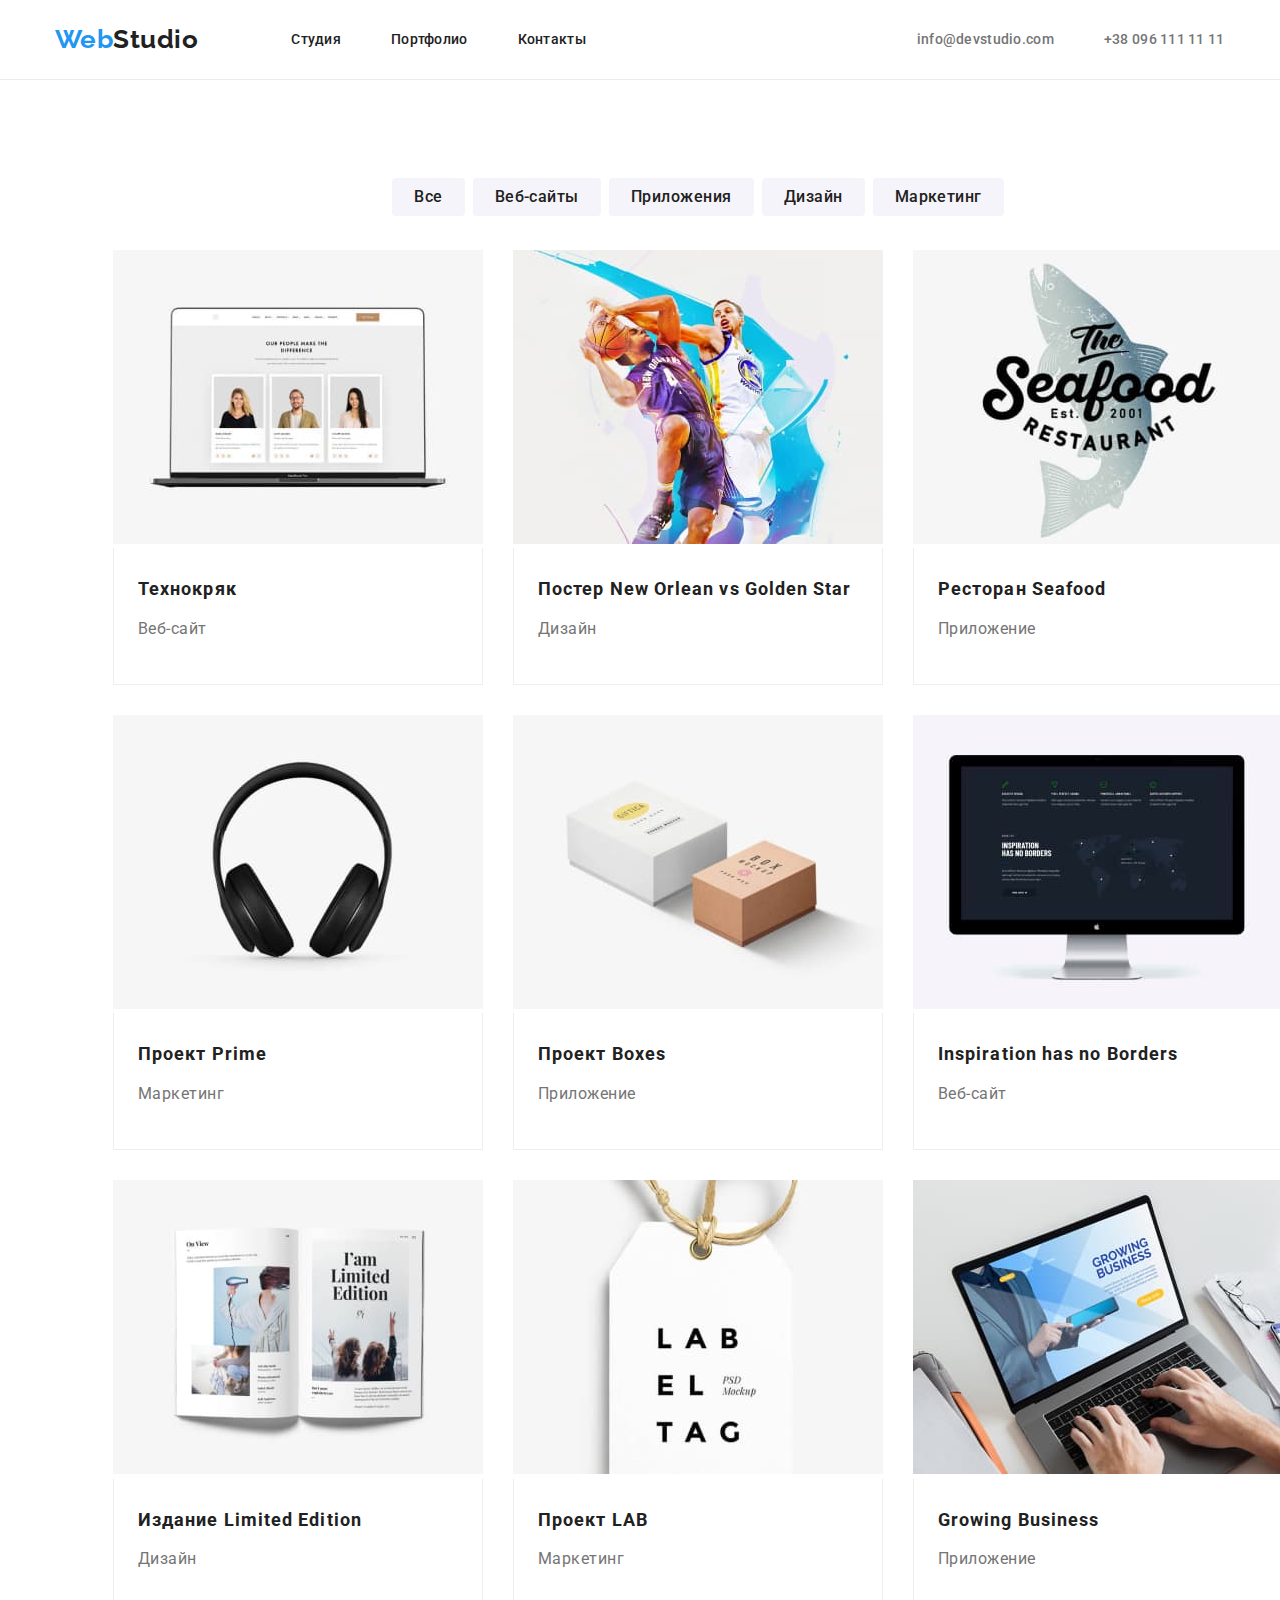
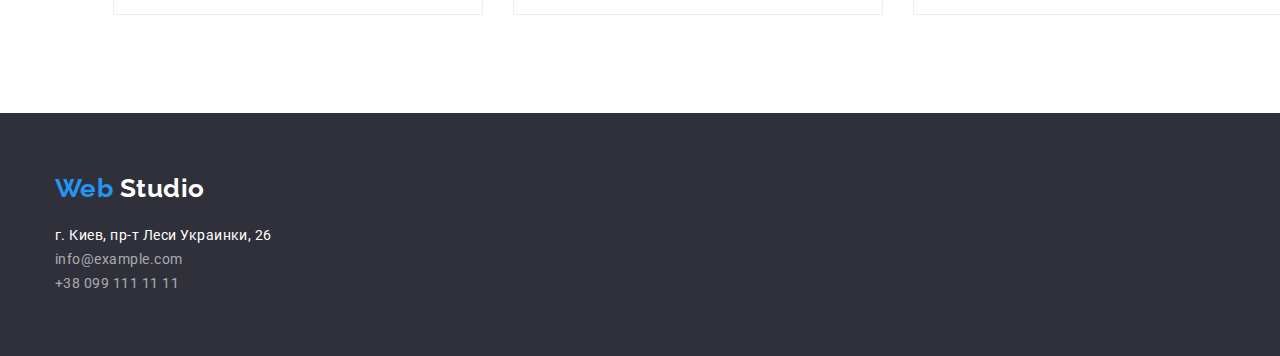
==== commit eb15b939: "hw3 updated after review" ====
--- a/portfolio.html
+++ b/portfolio.html
@@ -58,7 +58,7 @@
             <li class="button-item">
               <button type="button" class="portfolio-button">Все</button>
             </li>
-            <li>
+            <li class="button-item">
               <button type="button" class="portfolio-button">Веб-сайты</button>
             </li>
             <li class="button-item">
--- a/css/styles.css
+++ b/css/styles.css
@@ -9,6 +9,7 @@
 
 /*для разметки
 header,
+div,
 footer,
 section,
 main,
@@ -60,8 +61,6 @@
     color: var(--primary-text-color);
     font-family: 'Roboto', sans-serif;
     letter-spacing: 0.03em;
-    margin: 0;
-    width: 1600px;
     margin: 0 auto;
 }
 
@@ -69,6 +68,7 @@
     width: 1200px;
     padding-left: 15px;
     padding-right: 15px;
+    margin: 0 auto;
 }
 
 .main-nav {
@@ -78,12 +78,14 @@
 
 /*page-header*/
 .page-header {
-    padding: 12px 200px 21px 200px;
+    padding-top: 24px;
+    padding-bottom: 24px;
     /*background-color: #ccc;*/
 }
 .page-header-portfolio{
-        padding: 12px 200px 21px 200px;
-        border-bottom: 1px solid #ECECEC;
+    padding-top: 24px;
+    padding-bottom: 24px;
+    border-bottom: 1px solid #ECECEC;
     }
 
 
@@ -159,7 +161,8 @@
 /*первая секция hero*/
 
 .hero {
-    padding: 200px;
+    padding-bottom: 200px;
+    padding-top: 200px;
     background-color: var(--footer-color);
 }
 
@@ -194,8 +197,7 @@
     box-shadow: 0px 4px 4px rgba(0, 0, 0, 0.15);
     border-radius: 4px;
     border: 1px solid transparent;
-
-}
+    }
 
 /*вторая секция advantage*/
 /* скрываем h2 .advantage-lis - как костыль, на след занятиях разберем*/
@@ -206,10 +208,6 @@
     display: flex;
 }
 
-.advantage {
-    padding-left: 200px;
-    padding-right: 200px;
-}
 .advantage-item {
     width: 270;
 }
@@ -222,6 +220,7 @@
     font-size: 14px;
     line-height: 1.2;
     text-transform: uppercase;
+    margin-bottom: 10px;
 }
 
 .advantage-list-text {
@@ -230,10 +229,10 @@
 }
 
 /*третья секция responsibilities*/
-.responsibilities {
-    padding-left: 200px;
-    padding-right: 200px;
-}
+.responsibilities{
+    padding-top: 0;
+}
+
 .responsibilities-content{
     display: flex;
 }
@@ -253,8 +252,6 @@
 /*четвертая секция team*/
 .team {
     background-color: var(--secondary-background-color);
-    padding-left: 200px;
-    padding-right: 200px;
 }
 .team-pics{
     display: flex;
@@ -266,6 +263,8 @@
 
 .member-description {
     background-color: var(--primary-background-color);
+    padding-top: 10px;
+    padding-bottom: 10px;
 }
 
 .team-list {
@@ -281,23 +280,20 @@
     font-size: 16px;
     line-height: 1.2;
     text-align: center;
-    margin-top: 30px;
+    min-width: 270px;
     margin-bottom: 10px;
-    min-width: 270px;
 }
 
 .team-member-text {
     font-size: 16px;
     line-height: 1.2;
     text-align: center;
-    margin-top: 10px;
-    margin-bottom: 30px;
     min-width: 270px;
 }
 
 /*основная секция portfolio*/
 .portfolio {
-    padding: 98px 200px;
+    padding: 98px;
 }
 
 .portfolio-title {
@@ -335,7 +331,6 @@
     margin-bottom: 30px;
 }
 
-
 .portfolio-item:nth-child(3n) {
     margin-right: 0px;
 }
@@ -356,6 +351,7 @@
 .item-description {
     border: 1px solid #EEEEEE;
     border-top: none;
+    padding: 20px 24px;
 }
 
 .portfolio-galery{
@@ -375,12 +371,9 @@
     text-align: center;
     letter-spacing: 0.03em;
     cursor: pointer;
-    width: 128px;
-    height: 38px;
-    top: 174px;
-    left: 576px;
     border-radius: 4px;
-    border: 1px solid transparent;
+    border: none;
+    padding: 6px 22px;   
 }
 
 .portfolio-button:hover,
@@ -391,17 +384,13 @@
 
 .button-item:not(:last-child) {
     margin-right: 8px;
-    min-width: 73px;
 }
 
 .button-list {
-    min-width: 611px;
     margin-bottom: 34px;
     display: flex;
     justify-content: center
-   }
-
-
+     }
 
 /*footer*/
 .footer {
@@ -414,6 +403,10 @@
     min-width: 231px;
 }
 
+.footer-address{
+margin-bottom: 9px;
+}
+
 .logo-footer {
     display: inline-block;
     font-family: 'Raleway', sans-serif;
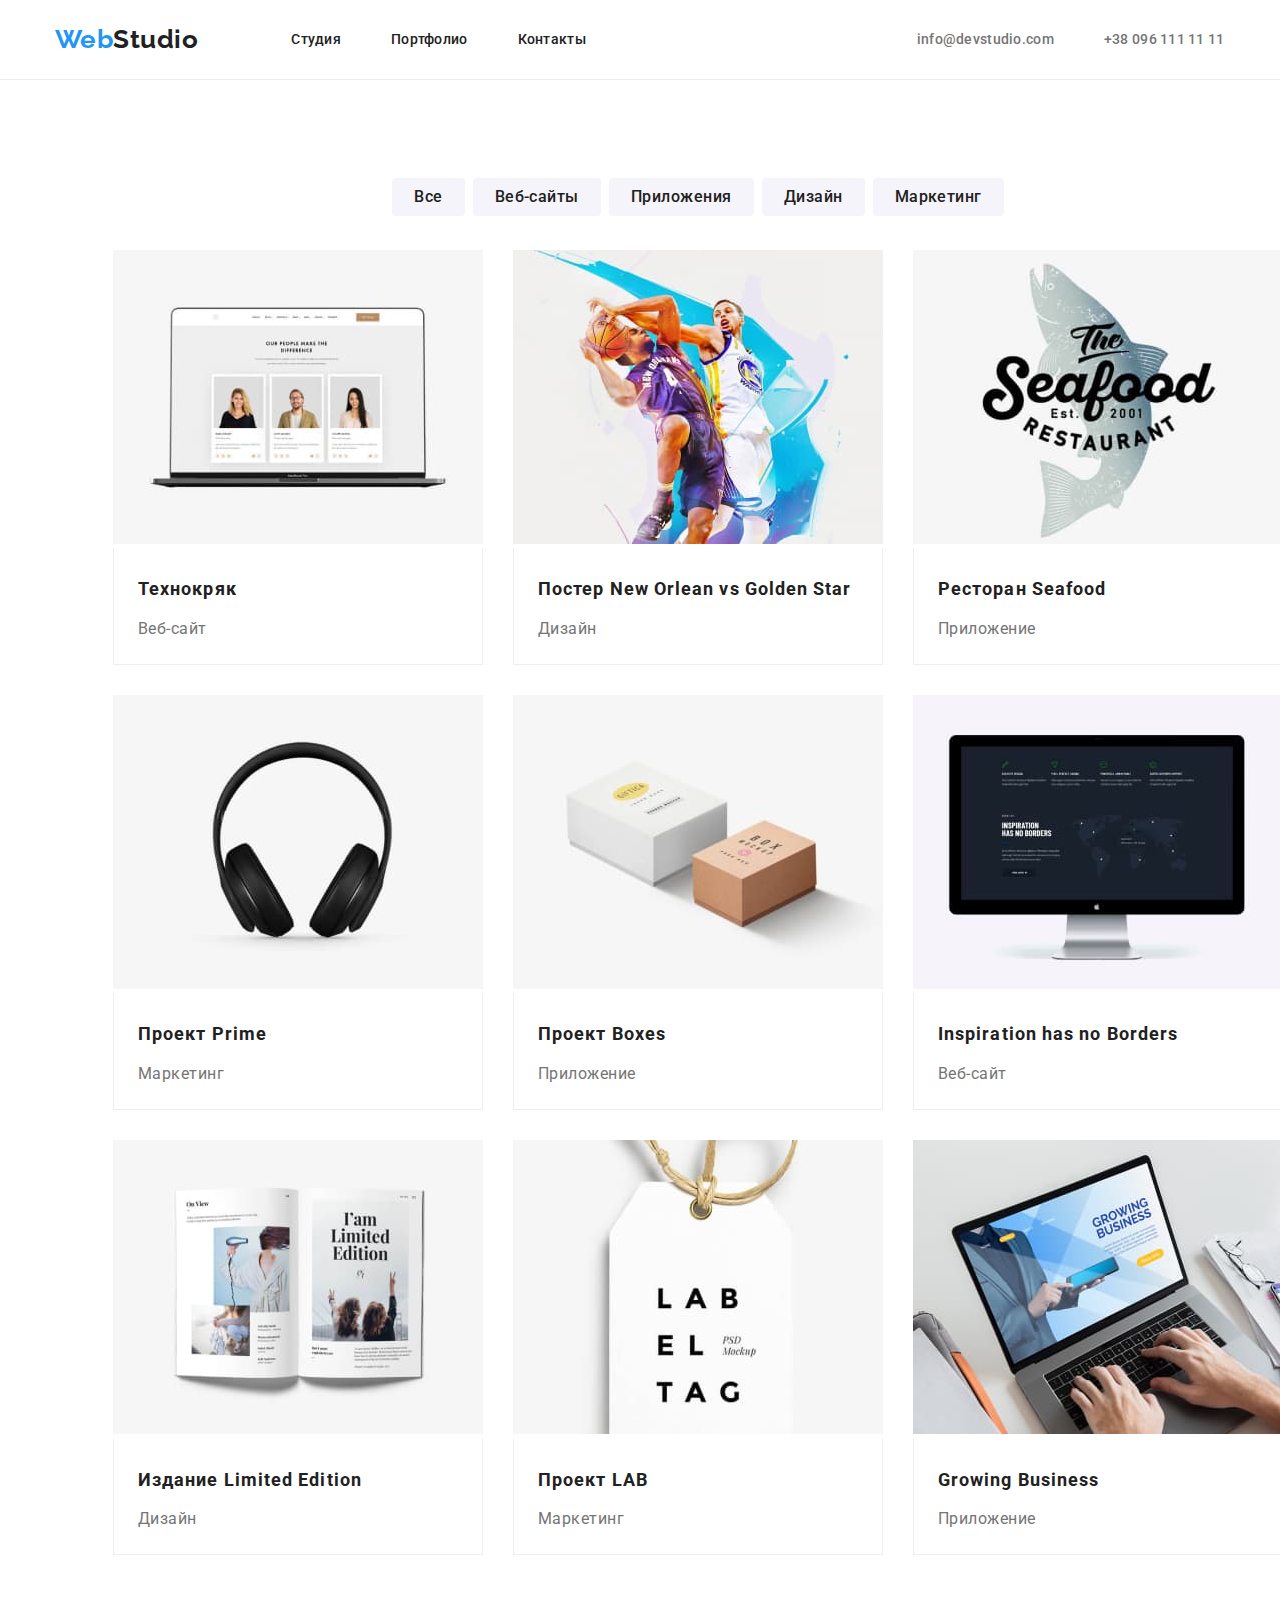
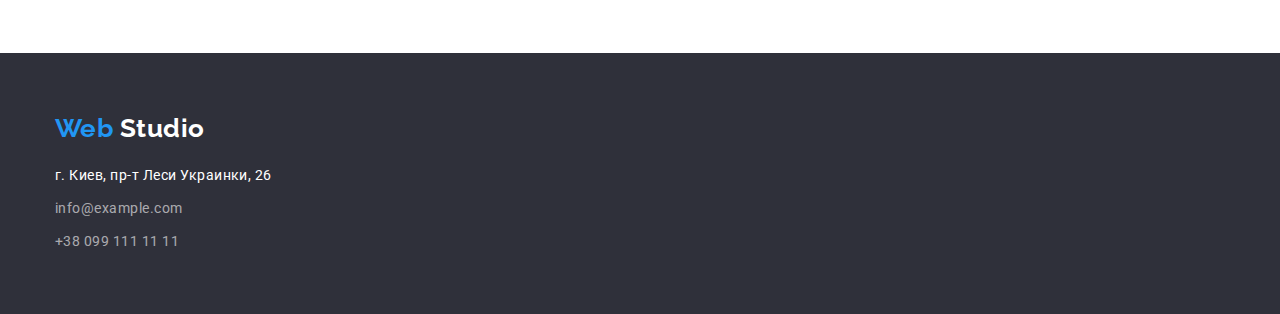
==== commit b93eb37b: "hw3 updates after review-v2" ====
--- a/portfolio.html
+++ b/portfolio.html
@@ -213,17 +213,17 @@
         </a>
         <address>
           <ul class="nav-footer list">
-            <li>
+            <li class="footer-address">
               <a href="" class="nav-footer-adress link"
                 >г. Киев, пр-т Леси Украинки, 26</a
               >
             </li>
-            <li>
+            <li class="footer-address">
               <a href="mailto:info@example.com" class="nav-footer-contact link"
                 >info@example.com</a
               >
             </li>
-            <li>
+            <li class="footer-address">
               <a href="tel:+380991111111" class="nav-footer-contact link"
                 >+38 099 111 11 11</a
               >
--- a/css/styles.css
+++ b/css/styles.css
@@ -263,8 +263,8 @@
 
 .member-description {
     background-color: var(--primary-background-color);
-    padding-top: 10px;
-    padding-bottom: 10px;
+    padding-top: 30px;
+    padding-bottom: 30px;
 }
 
 .team-list {
@@ -317,7 +317,6 @@
 .portfolio-description {
     font-size: 16px;
     line-height: 1.9;
-    padding-bottom: 20px;
 }
 
 .portfolio-description:hover,
@@ -389,7 +388,8 @@
 .button-list {
     margin-bottom: 34px;
     display: flex;
-    justify-content: center
+    justify-content: center;
+    min-width: 611px;
      }
 
 /*footer*/
@@ -403,8 +403,8 @@
     min-width: 231px;
 }
 
-.footer-address{
-margin-bottom: 9px;
+.footer-address:not(:last-child) {
+    margin-bottom: 9px;
 }
 
 .logo-footer {
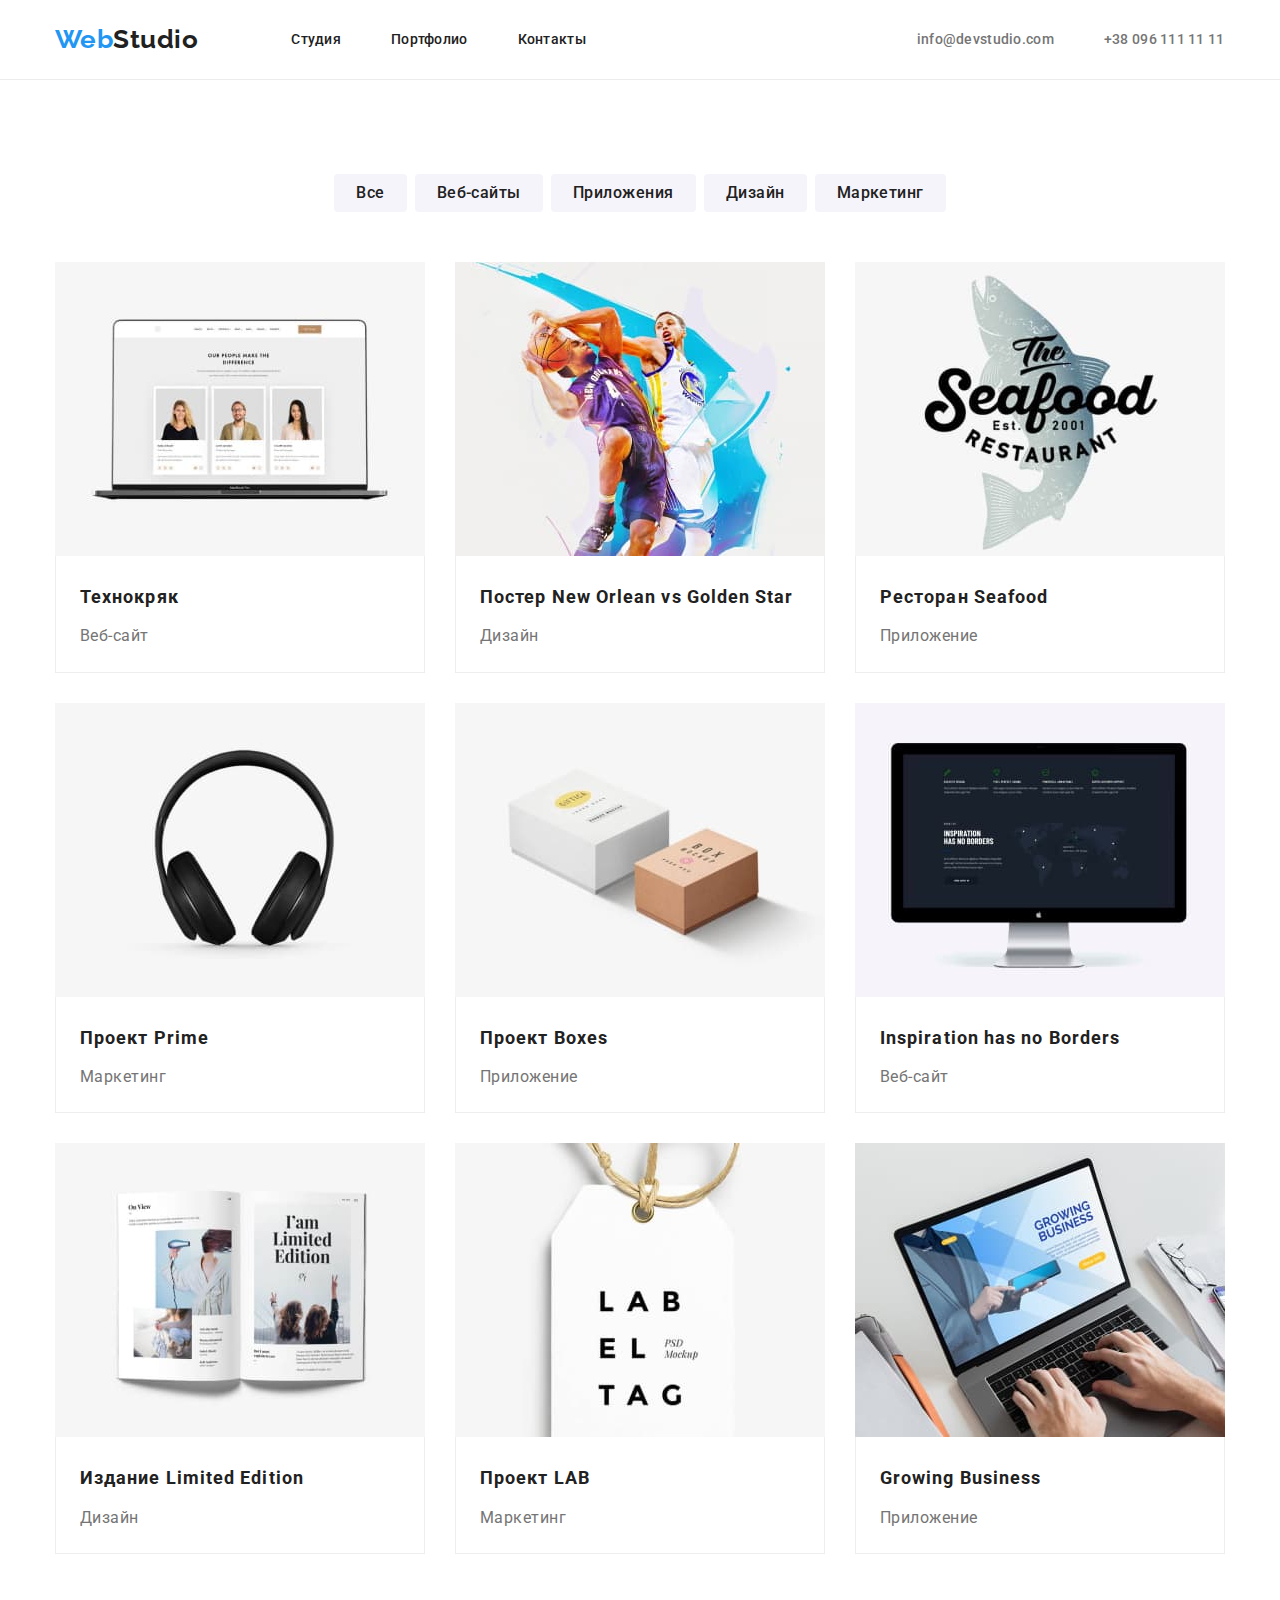
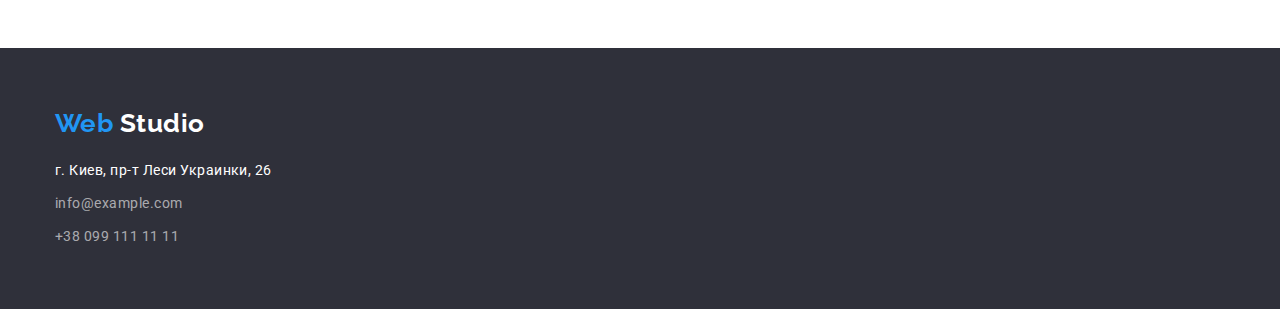
==== commit a20c314e: "editorial edits" ====
--- a/portfolio.html
+++ b/portfolio.html
@@ -16,6 +16,7 @@
     <link rel="stylesheet" href="./css/styles.css" />
   </head>
   <body>
+    <!--Header-->
     <header class="page-header-portfolio">
       <div class="container main-nav">
         <nav class="main-nav">
@@ -50,10 +51,12 @@
         </ul>
       </div>
     </header>
+    <!--Main - the only one section-->
     <main>
       <section class="portfolio">
         <div class="container portfolio-content">
           <h1 class="portfolio-title">Проекты студии</h1>
+          <!--Кнопки-фильтры-->
           <ul class="button-list list">
             <li class="button-item">
               <button type="button" class="portfolio-button">Все</button>
@@ -71,7 +74,7 @@
               <button type="button" class="portfolio-button">Маркетинг</button>
             </li>
           </ul>
-
+          <!--Галерея-->
           <ul class="portfolio-galery list">
             <li class="portfolio-item">
               <a class="link" href="">
@@ -205,6 +208,7 @@
         </div>
       </section>
     </main>
+    <!--Footer-->
     <footer class="footer">
       <div class="container">
         <a lang="en" href="./index.html" class="logo-footer link"
--- a/css/styles.css
+++ b/css/styles.css
@@ -127,7 +127,7 @@
 }
 
 .site-nav-link:hover,
-:focus {
+.site-nav-link:focus {
     color: var(--accent-color);
 
 }
@@ -154,7 +154,7 @@
 }
 
 .contact-nav-link:hover,
-:focus {
+.contact-nav-link:focus {
     color: var(--accent-color);
 }
 
@@ -233,6 +233,10 @@
     padding-top: 0;
 }
 
+.responsibilities-image{
+    display: block;
+}
+
 .responsibilities-content{
     display: flex;
 }
@@ -255,6 +259,9 @@
 }
 .team-pics{
     display: flex;
+}
+.team-image{
+    display: block;
 }
 
 .team-item:not(:last-child) {
@@ -293,11 +300,16 @@
 
 /*основная секция portfolio*/
 .portfolio {
-    padding: 98px;
+    padding-top: 94px;
+    padding-bottom: 94px;
 }
 
 .portfolio-title {
     display: none;
+}
+
+.portfollio-img{
+    display: block;
 }
 
 .portfolio-name {
@@ -310,7 +322,7 @@
 }
 
 .portfolio-name:hover,
-:focus {
+.portfolio-name:focus {
     color: var(--accent-color);
 }
 
@@ -320,7 +332,7 @@
 }
 
 .portfolio-description:hover,
-:focus {
+.portfolio-description:focus {
     color: var(--accent-color);
 }
 
@@ -338,7 +350,7 @@
 }
 
 .portfolio-img:hover,
-:focus {
+.portfolio-img:focus {
     color: var(--accent-color);
     margin-bottom: 20px;
 }
@@ -386,10 +398,9 @@
 }
 
 .button-list {
-    margin-bottom: 34px;
+    margin-bottom: 50px;
     display: flex;
     justify-content: center;
-    min-width: 611px;
      }
 
 /*footer*/
@@ -435,7 +446,7 @@
 }
 
 .nav-footer-adress:hover,
-:focus {
+.nav-footer-adress:focus {
     color: var(--accent-color);
 }
 
@@ -449,6 +460,6 @@
 }
 
 .nav-footer-contact:hover,
-:focus {
+.nav-footer-contact:focus {
     color: var(--accent-color);
 }